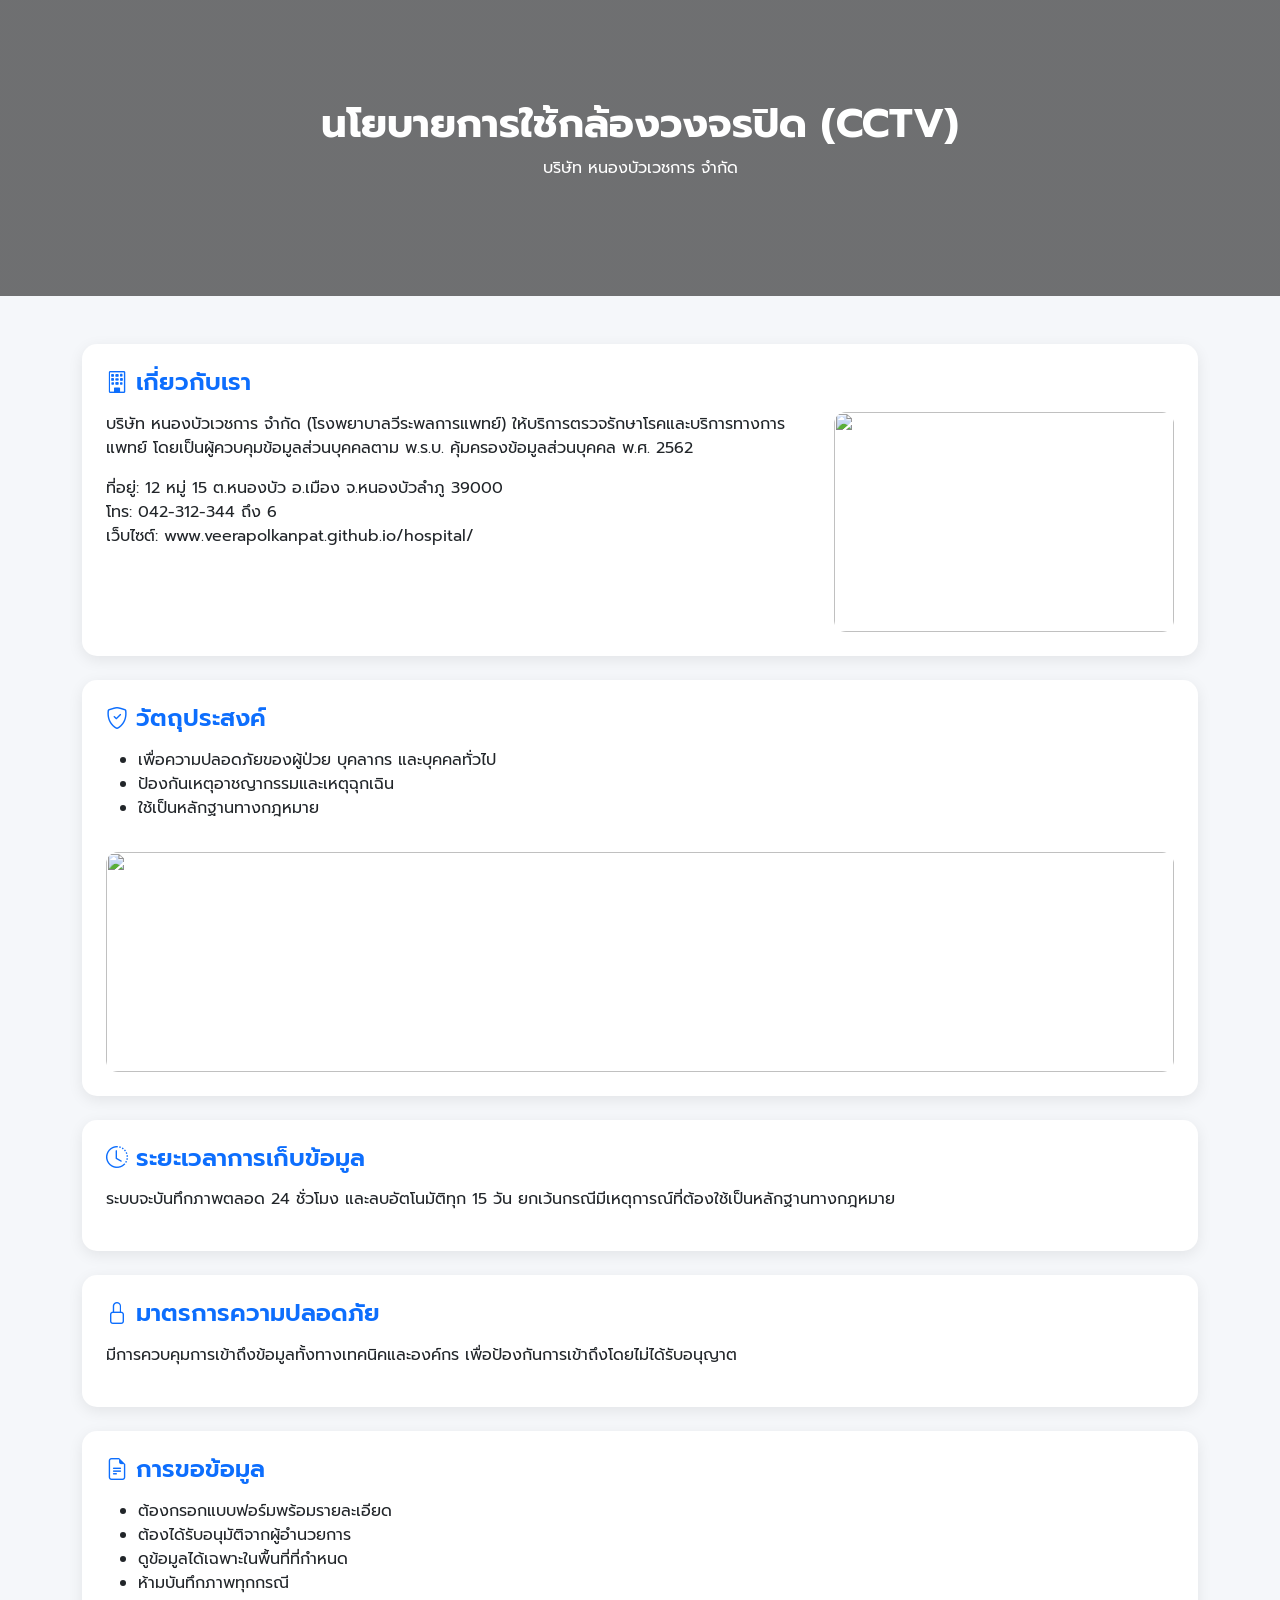
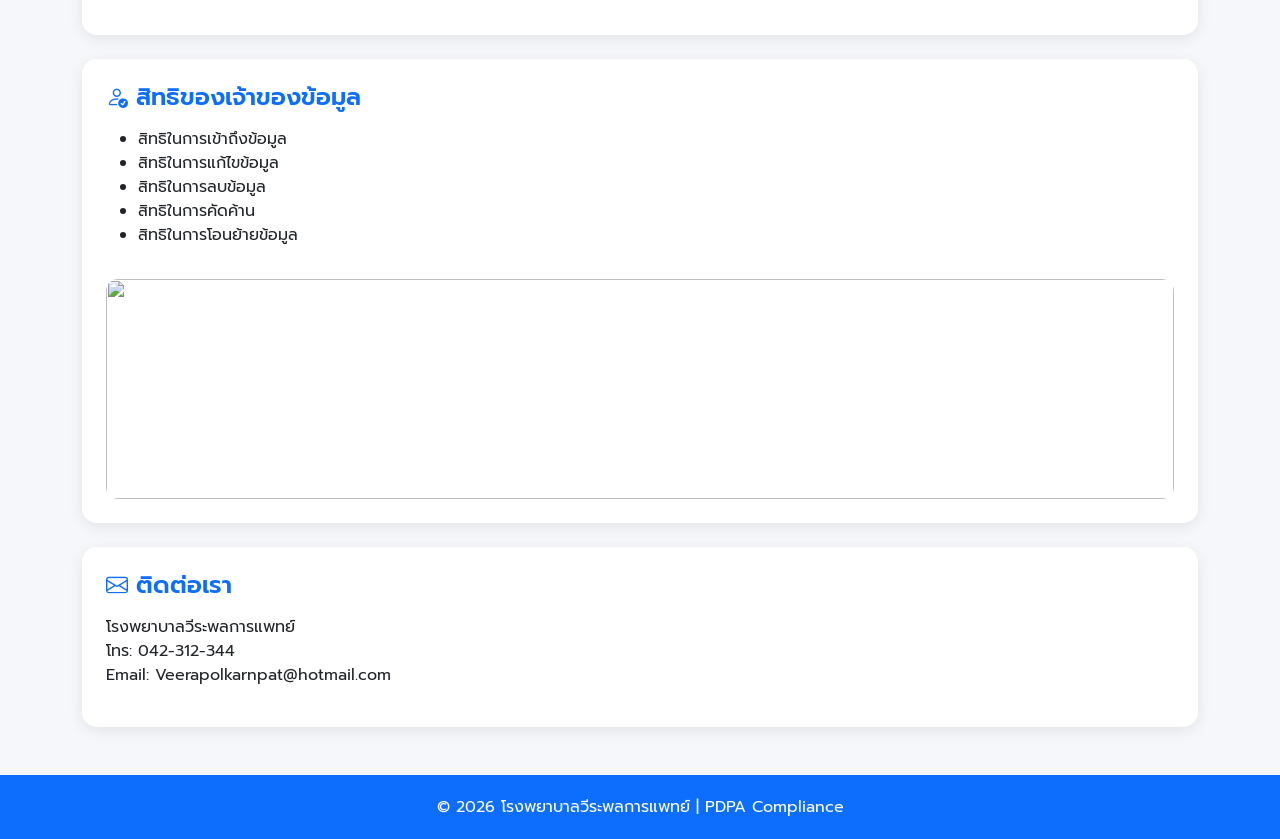
==== pdpa.html @ 38dc27c6 "Create pdpa.html" ====
<!DOCTYPE html>
<html lang="th">
<head>
    <meta charset="UTF-8">
    <meta name="viewport" content="width=device-width, initial-scale=1.0">
    <title>นโยบาย CCTV - โรงพยาบาลวีระพลการแพทย์</title>

    <!-- Google Font -->
    <link href="https://fonts.googleapis.com/css2?family=Prompt:wght@300;400;500;600&display=swap" rel="stylesheet">

    <!-- Bootstrap -->
    <link href="https://cdn.jsdelivr.net/npm/bootstrap@5.3.2/dist/css/bootstrap.min.css" rel="stylesheet">

    <!-- Icons -->
    <link href="https://cdn.jsdelivr.net/npm/bootstrap-icons@1.11.1/font/bootstrap-icons.css" rel="stylesheet">

    <style>
        body {
            font-family: 'Prompt', sans-serif;
            background: #f5f7fa;
        }

        .hero {
            background: linear-gradient(rgba(0,0,0,0.55), rgba(0,0,0,0.55)),
            url('https://images.unsplash.com/photo-1588776814546-ec7e1c6c5b0b');
            background-size: cover;
            background-position: center;
            color: white;
            padding: 100px 20px;
            text-align: center;
        }

        .card {
            border-radius: 15px;
            border: none;
            box-shadow: 0 4px 15px rgba(0,0,0,0.08);
        }

        .section-title {
            font-weight: 600;
            margin-bottom: 15px;
            color: #0d6efd;
        }

        .icon {
            font-size: 22px;
            margin-right: 8px;
        }

        footer {
            background: #0d6efd;
            color: white;
            padding: 20px;
            text-align: center;
        }

        .img-section {
            border-radius: 12px;
            width: 100%;
            height: 220px;
            object-fit: cover;
        }
    </style>
</head>

<body>

<!-- HERO -->
<div class="hero">
    <h1 class="fw-bold">นโยบายการใช้กล้องวงจรปิด (CCTV)</h1>
    <p>บริษัท หนองบัวเวชการ จำกัด</p>
</div>

<div class="container my-5">

    <!-- ABOUT -->
    <div class="card p-4 mb-4">
        <h4 class="section-title"><i class="bi bi-building icon"></i>เกี่ยวกับเรา</h4>
        <div class="row">
            <div class="col-md-8">
                <p>
                    บริษัท หนองบัวเวชการ จำกัด (โรงพยาบาลวีระพลการแพทย์)
                    ให้บริการตรวจรักษาโรคและบริการทางการแพทย์
                    โดยเป็นผู้ควบคุมข้อมูลส่วนบุคคลตาม พ.ร.บ. คุ้มครองข้อมูลส่วนบุคคล พ.ศ. 2562
                </p>
                <p>
                    ที่อยู่: 12 หมู่ 15 ต.หนองบัว อ.เมือง จ.หนองบัวลำภู 39000<br>
                    โทร: 042-312-344 ถึง 6<br>
                    เว็บไซต์: www.veerapolkanpat.github.io/hospital/
                </p>
            </div>
            <div class="col-md-4">
                <img src="https://images.unsplash.com/photo-1580281657527-47f249e6f4df" class="img-section">
            </div>
        </div>
    </div>

    <!-- PURPOSE -->
    <div class="card p-4 mb-4">
        <h4 class="section-title"><i class="bi bi-shield-check icon"></i>วัตถุประสงค์</h4>
        <ul>
            <li>เพื่อความปลอดภัยของผู้ป่วย บุคลากร และบุคคลทั่วไป</li>
            <li>ป้องกันเหตุอาชญากรรมและเหตุฉุกเฉิน</li>
            <li>ใช้เป็นหลักฐานทางกฎหมาย</li>
        </ul>
        <img src="https://images.unsplash.com/photo-1558002038-1055907df827" class="img-section mt-3">
    </div>

    <!-- RETENTION -->
    <div class="card p-4 mb-4">
        <h4 class="section-title"><i class="bi bi-clock-history icon"></i>ระยะเวลาการเก็บข้อมูล</h4>
        <p>
            ระบบจะบันทึกภาพตลอด 24 ชั่วโมง และลบอัตโนมัติทุก 15 วัน
            ยกเว้นกรณีมีเหตุการณ์ที่ต้องใช้เป็นหลักฐานทางกฎหมาย
        </p>
    </div>

    <!-- SECURITY -->
    <div class="card p-4 mb-4">
        <h4 class="section-title"><i class="bi bi-lock icon"></i>มาตรการความปลอดภัย</h4>
        <p>
            มีการควบคุมการเข้าถึงข้อมูลทั้งทางเทคนิคและองค์กร
            เพื่อป้องกันการเข้าถึงโดยไม่ได้รับอนุญาต
        </p>
    </div>

    <!-- REQUEST -->
    <div class="card p-4 mb-4">
        <h4 class="section-title"><i class="bi bi-file-earmark-text icon"></i>การขอข้อมูล</h4>
        <ul>
            <li>ต้องกรอกแบบฟอร์มพร้อมรายละเอียด</li>
            <li>ต้องได้รับอนุมัติจากผู้อำนวยการ</li>
            <li>ดูข้อมูลได้เฉพาะในพื้นที่ที่กำหนด</li>
            <li>ห้ามบันทึกภาพทุกกรณี</li>
        </ul>
    </div>

    <!-- RIGHTS -->
    <div class="card p-4 mb-4">
        <h4 class="section-title"><i class="bi bi-person-check icon"></i>สิทธิของเจ้าของข้อมูล</h4>
        <ul>
            <li>สิทธิในการเข้าถึงข้อมูล</li>
            <li>สิทธิในการแก้ไขข้อมูล</li>
            <li>สิทธิในการลบข้อมูล</li>
            <li>สิทธิในการคัดค้าน</li>
            <li>สิทธิในการโอนย้ายข้อมูล</li>
        </ul>
        <img src="https://images.unsplash.com/photo-1588776814546-ec7e1c6c5b0b" class="img-section mt-3">
    </div>

    <!-- CONTACT -->
    <div class="card p-4 mb-4">
        <h4 class="section-title"><i class="bi bi-envelope icon"></i>ติดต่อเรา</h4>
        <p>
            โรงพยาบาลวีระพลการแพทย์<br>
            โทร: 042-312-344<br>
            Email: Veerapolkarnpat@hotmail.com
        </p>
    </div>

</div>

<footer>
    © 2026 โรงพยาบาลวีระพลการแพทย์ | PDPA Compliance
</footer>

</body>
</html>
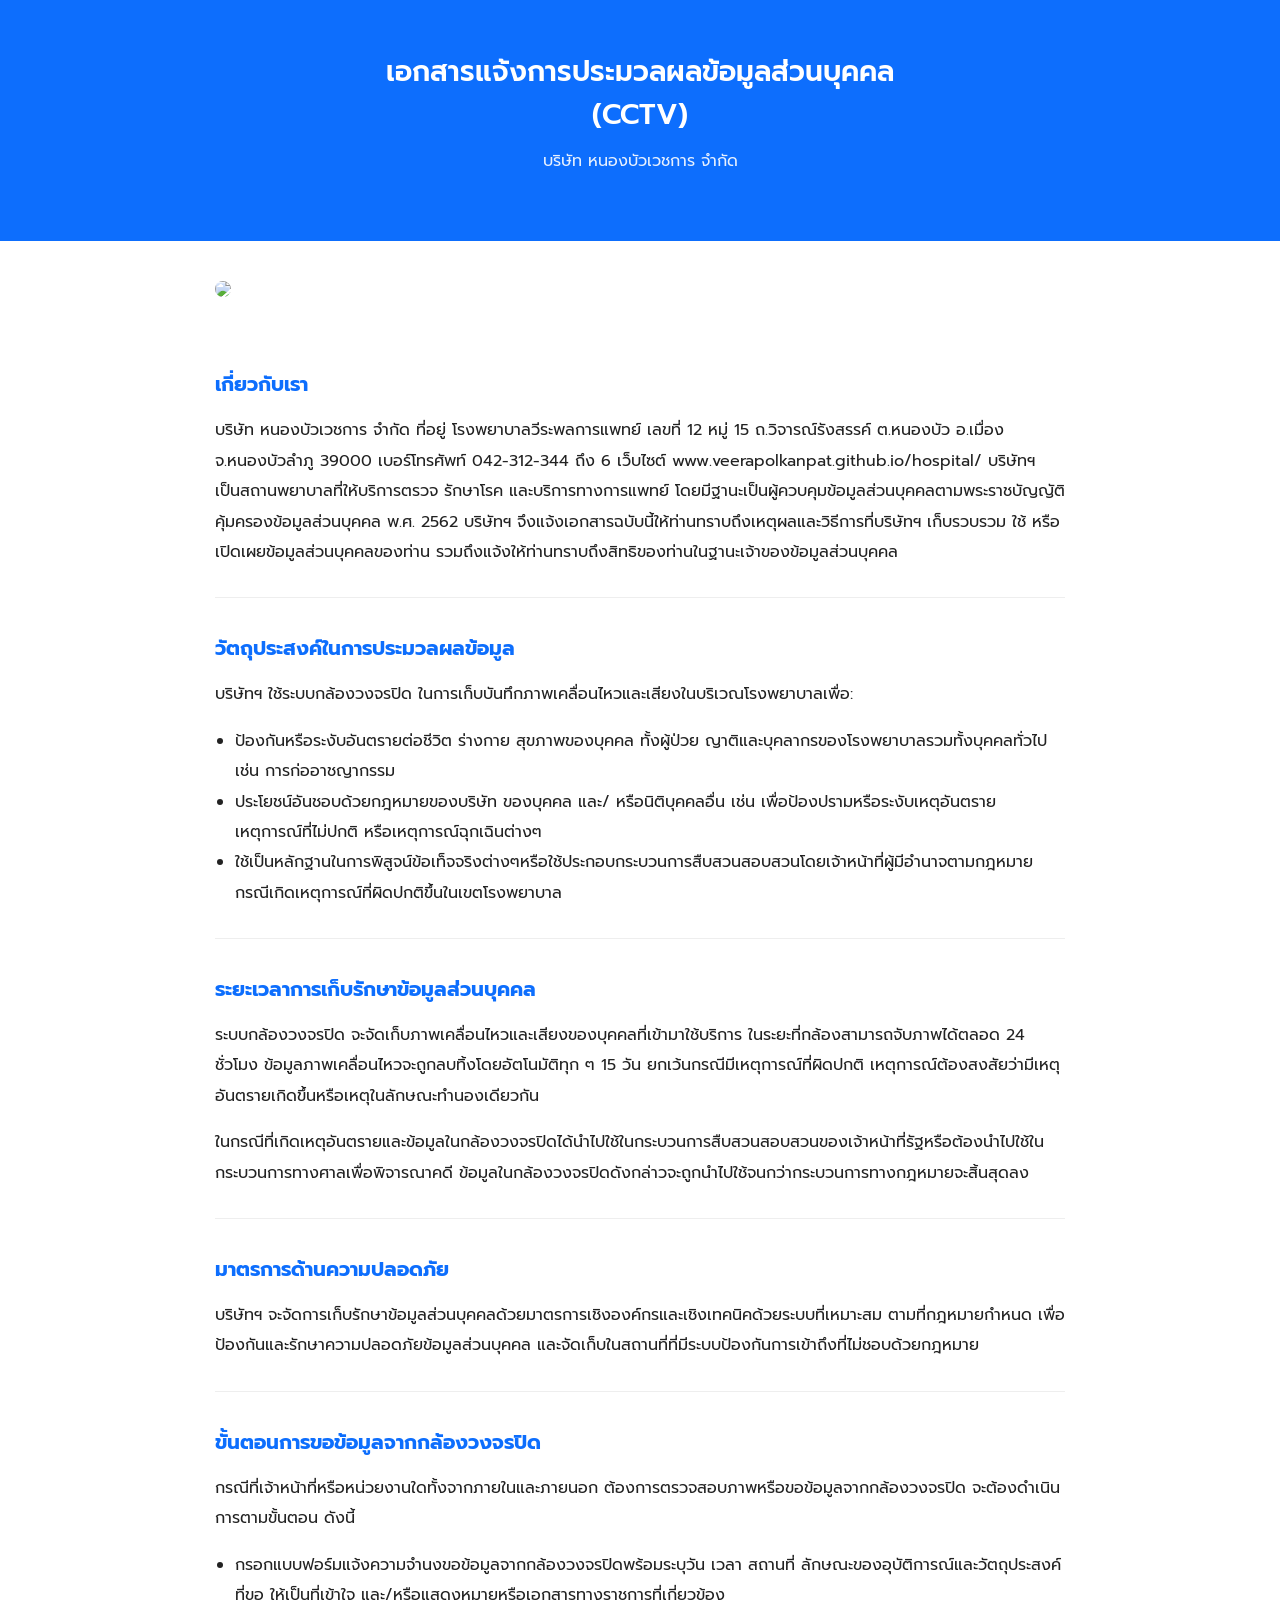
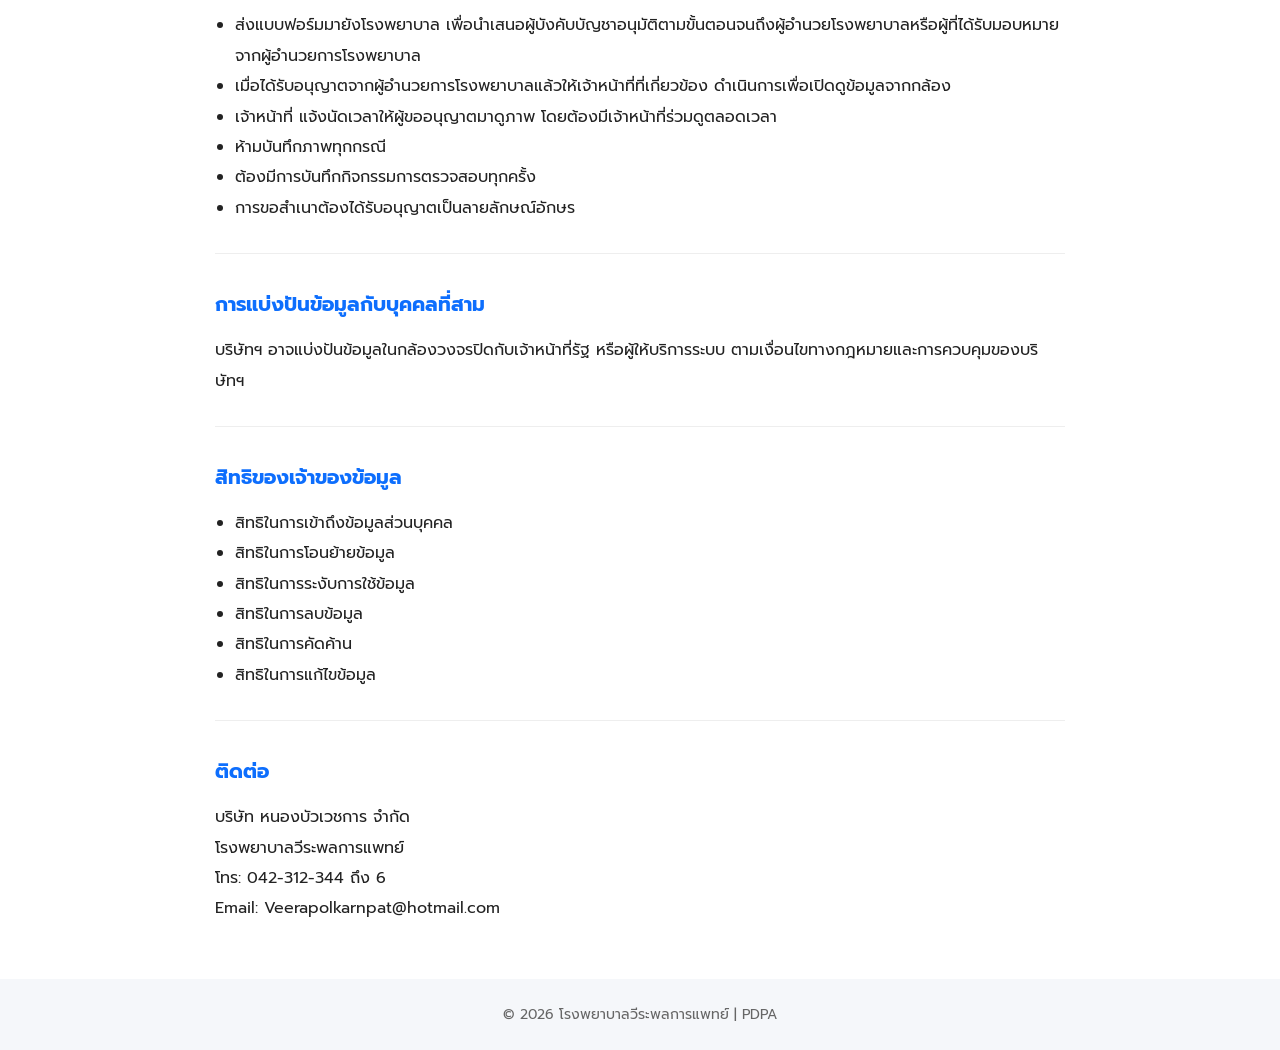
==== commit 913963be: "Update pdpa.html" ====
--- a/pdpa.html
+++ b/pdpa.html
@@ -1,168 +1,194 @@
 <!DOCTYPE html>
 <html lang="th">
 <head>
-    <meta charset="UTF-8">
-    <meta name="viewport" content="width=device-width, initial-scale=1.0">
-    <title>นโยบาย CCTV - โรงพยาบาลวีระพลการแพทย์</title>
+<meta charset="UTF-8">
+<meta name="viewport" content="width=device-width, initial-scale=1.0">
+<title>นโยบายความเป็นส่วนตัว (CCTV)</title>
 
-    <!-- Google Font -->
-    <link href="https://fonts.googleapis.com/css2?family=Prompt:wght@300;400;500;600&display=swap" rel="stylesheet">
+<link href="https://fonts.googleapis.com/css2?family=Prompt:wght@300;400;500;600&display=swap" rel="stylesheet">
 
-    <!-- Bootstrap -->
-    <link href="https://cdn.jsdelivr.net/npm/bootstrap@5.3.2/dist/css/bootstrap.min.css" rel="stylesheet">
+<style>
+body {
+    font-family: 'Prompt', sans-serif;
+    margin: 0;
+    background: #ffffff;
+    color: #222;
+}
 
-    <!-- Icons -->
-    <link href="https://cdn.jsdelivr.net/npm/bootstrap-icons@1.11.1/font/bootstrap-icons.css" rel="stylesheet">
+/* Header */
+.header {
+    background: #0d6efd;
+    color: white;
+    padding: 50px 20px;
+    text-align: center;
+}
 
-    <style>
-        body {
-            font-family: 'Prompt', sans-serif;
-            background: #f5f7fa;
-        }
+.header h1 {
+    margin: 0;
+    font-weight: 600;
+    font-size: 28px;
+}
 
-        .hero {
-            background: linear-gradient(rgba(0,0,0,0.55), rgba(0,0,0,0.55)),
-            url('https://images.unsplash.com/photo-1588776814546-ec7e1c6c5b0b');
-            background-size: cover;
-            background-position: center;
-            color: white;
-            padding: 100px 20px;
-            text-align: center;
-        }
+.header p {
+    margin-top: 10px;
+    opacity: 0.9;
+}
 
-        .card {
-            border-radius: 15px;
-            border: none;
-            box-shadow: 0 4px 15px rgba(0,0,0,0.08);
-        }
+/* Container */
+.container {
+    max-width: 850px;
+    margin: auto;
+    padding: 40px 20px;
+}
 
-        .section-title {
-            font-weight: 600;
-            margin-bottom: 15px;
-            color: #0d6efd;
-        }
+/* Image */
+.cover {
+    width: 100%;
+    border-radius: 10px;
+    margin-bottom: 30px;
+}
 
-        .icon {
-            font-size: 22px;
-            margin-right: 8px;
-        }
+/* Typography */
+h2 {
+    font-size: 20px;
+    margin-top: 35px;
+    margin-bottom: 10px;
+    color: #0d6efd;
+}
 
-        footer {
-            background: #0d6efd;
-            color: white;
-            padding: 20px;
-            text-align: center;
-        }
+p {
+    line-height: 1.9;
+    margin-bottom: 15px;
+}
 
-        .img-section {
-            border-radius: 12px;
-            width: 100%;
-            height: 220px;
-            object-fit: cover;
-        }
-    </style>
+ul {
+    padding-left: 20px;
+    line-height: 1.9;
+}
+
+/* Divider */
+.divider {
+    height: 1px;
+    background: #eee;
+    margin: 30px 0;
+}
+
+/* Footer */
+.footer {
+    background: #f5f7fa;
+    padding: 25px;
+    text-align: center;
+    font-size: 14px;
+    color: #666;
+}
+
+/* Responsive */
+@media (max-width: 600px) {
+    .header h1 {
+        font-size: 22px;
+    }
+}
+</style>
 </head>
 
 <body>
 
-<!-- HERO -->
-<div class="hero">
-    <h1 class="fw-bold">นโยบายการใช้กล้องวงจรปิด (CCTV)</h1>
+<!-- HEADER -->
+<div class="header">
+    <h1>เอกสารแจ้งการประมวลผลข้อมูลส่วนบุคคล<br>(CCTV)</h1>
     <p>บริษัท หนองบัวเวชการ จำกัด</p>
 </div>
 
-<div class="container my-5">
+<div class="container">
 
-    <!-- ABOUT -->
-    <div class="card p-4 mb-4">
-        <h4 class="section-title"><i class="bi bi-building icon"></i>เกี่ยวกับเรา</h4>
-        <div class="row">
-            <div class="col-md-8">
-                <p>
-                    บริษัท หนองบัวเวชการ จำกัด (โรงพยาบาลวีระพลการแพทย์)
-                    ให้บริการตรวจรักษาโรคและบริการทางการแพทย์
-                    โดยเป็นผู้ควบคุมข้อมูลส่วนบุคคลตาม พ.ร.บ. คุ้มครองข้อมูลส่วนบุคคล พ.ศ. 2562
-                </p>
-                <p>
-                    ที่อยู่: 12 หมู่ 15 ต.หนองบัว อ.เมือง จ.หนองบัวลำภู 39000<br>
-                    โทร: 042-312-344 ถึง 6<br>
-                    เว็บไซต์: www.veerapolkanpat.github.io/hospital/
-                </p>
-            </div>
-            <div class="col-md-4">
-                <img src="https://images.unsplash.com/photo-1580281657527-47f249e6f4df" class="img-section">
-            </div>
-        </div>
-    </div>
+    <!-- IMAGE -->
+    <img src="https://images.unsplash.com/photo-1588776814546-ec7e1c6c5b0b?w=1200" class="cover">
 
-    <!-- PURPOSE -->
-    <div class="card p-4 mb-4">
-        <h4 class="section-title"><i class="bi bi-shield-check icon"></i>วัตถุประสงค์</h4>
-        <ul>
-            <li>เพื่อความปลอดภัยของผู้ป่วย บุคลากร และบุคคลทั่วไป</li>
-            <li>ป้องกันเหตุอาชญากรรมและเหตุฉุกเฉิน</li>
-            <li>ใช้เป็นหลักฐานทางกฎหมาย</li>
-        </ul>
-        <img src="https://images.unsplash.com/photo-1558002038-1055907df827" class="img-section mt-3">
-    </div>
+    <!-- CONTENT -->
+    <h2>เกี่ยวกับเรา</h2>
+    <p>
+    บริษัท หนองบัวเวชการ จำกัด ที่อยู่ โรงพยาบาลวีระพลการแพทย์ เลขที่ 12 หมู่ 15 ถ.วิจารณ์รังสรรค์ ต.หนองบัว อ.เมื่อง จ.หนองบัวลำภู 39000 เบอร์โทรศัพท์ 042-312-344 ถึง 6 เว็บไซต์ www.veerapolkanpat.github.io/hospital/ บริษัทฯ เป็นสถานพยาบาลที่ให้บริการตรวจ รักษาโรค และบริการทางการแพทย์ โดยมีฐานะเป็นผู้ควบคุมข้อมูลส่วนบุคคลตามพระราชบัญญัติคุ้มครองข้อมูลส่วนบุคคล พ.ศ. 2562 บริษัทฯ จึงแจ้งเอกสารฉบับนี้ให้ท่านทราบถึงเหตุผลและวิธีการที่บริษัทฯ เก็บรวบรวม ใช้ หรือเปิดเผยข้อมูลส่วนบุคคลของท่าน รวมถึงแจ้งให้ท่านทราบถึงสิทธิของท่านในฐานะเจ้าของข้อมูลส่วนบุคคล
+    </p>
 
-    <!-- RETENTION -->
-    <div class="card p-4 mb-4">
-        <h4 class="section-title"><i class="bi bi-clock-history icon"></i>ระยะเวลาการเก็บข้อมูล</h4>
-        <p>
-            ระบบจะบันทึกภาพตลอด 24 ชั่วโมง และลบอัตโนมัติทุก 15 วัน
-            ยกเว้นกรณีมีเหตุการณ์ที่ต้องใช้เป็นหลักฐานทางกฎหมาย
-        </p>
-    </div>
+    <div class="divider"></div>
 
-    <!-- SECURITY -->
-    <div class="card p-4 mb-4">
-        <h4 class="section-title"><i class="bi bi-lock icon"></i>มาตรการความปลอดภัย</h4>
-        <p>
-            มีการควบคุมการเข้าถึงข้อมูลทั้งทางเทคนิคและองค์กร
-            เพื่อป้องกันการเข้าถึงโดยไม่ได้รับอนุญาต
-        </p>
-    </div>
+    <h2>วัตถุประสงค์ในการประมวลผลข้อมูล</h2>
+    <p>บริษัทฯ ใช้ระบบกล้องวงจรปิด ในการเก็บบันทึกภาพเคลื่อนไหวและเสียงในบริเวณโรงพยาบาลเพื่อ:</p>
+    <ul>
+        <li>ป้องกันหรือระงับอันตรายต่อชีวิต ร่างกาย สุขภาพของบุคคล ทั้งผู้ป่วย ญาติและบุคลากรของโรงพยาบาลรวมทั้งบุคคลทั่วไป เช่น การก่ออาชญากรรม</li>
+        <li>ประโยชน์อันชอบด้วยกฎหมายของบริษัท ของบุคคล และ/ หรือนิติบุคคลอื่น เช่น เพื่อป้องปรามหรือระงับเหตุอันตราย เหตุการณ์ที่ไม่ปกติ หรือเหตุการณ์ฉุกเฉินต่างๆ</li>
+        <li>ใช้เป็นหลักฐานในการพิสูจน์ข้อเท็จจริงต่างๆหรือใช้ประกอบกระบวนการสืบสวนสอบสวนโดยเจ้าหน้าที่ผู้มีอำนาจตามกฎหมายกรณีเกิดเหตุการณ์ที่ผิดปกติขึ้นในเขตโรงพยาบาล</li>
+    </ul>
 
-    <!-- REQUEST -->
-    <div class="card p-4 mb-4">
-        <h4 class="section-title"><i class="bi bi-file-earmark-text icon"></i>การขอข้อมูล</h4>
-        <ul>
-            <li>ต้องกรอกแบบฟอร์มพร้อมรายละเอียด</li>
-            <li>ต้องได้รับอนุมัติจากผู้อำนวยการ</li>
-            <li>ดูข้อมูลได้เฉพาะในพื้นที่ที่กำหนด</li>
-            <li>ห้ามบันทึกภาพทุกกรณี</li>
-        </ul>
-    </div>
+    <div class="divider"></div>
 
-    <!-- RIGHTS -->
-    <div class="card p-4 mb-4">
-        <h4 class="section-title"><i class="bi bi-person-check icon"></i>สิทธิของเจ้าของข้อมูล</h4>
-        <ul>
-            <li>สิทธิในการเข้าถึงข้อมูล</li>
-            <li>สิทธิในการแก้ไขข้อมูล</li>
-            <li>สิทธิในการลบข้อมูล</li>
-            <li>สิทธิในการคัดค้าน</li>
-            <li>สิทธิในการโอนย้ายข้อมูล</li>
-        </ul>
-        <img src="https://images.unsplash.com/photo-1588776814546-ec7e1c6c5b0b" class="img-section mt-3">
-    </div>
+    <h2>ระยะเวลาการเก็บรักษาข้อมูลส่วนบุคคล</h2>
+    <p>
+    ระบบกล้องวงจรปิด จะจัดเก็บภาพเคลื่อนไหวและเสียงของบุคคลที่เข้ามาใช้บริการ ในระยะที่กล้องสามารถจับภาพได้ตลอด 24 ชั่วโมง ข้อมูลภาพเคลื่อนไหวจะถูกลบทิ้งโดยอัตโนมัติทุก ๆ 15 วัน ยกเว้นกรณีมีเหตุการณ์ที่ผิดปกติ เหตุการณ์ต้องสงสัยว่ามีเหตุอันตรายเกิดขึ้นหรือเหตุในลักษณะทำนองเดียวกัน
+    </p>
 
-    <!-- CONTACT -->
-    <div class="card p-4 mb-4">
-        <h4 class="section-title"><i class="bi bi-envelope icon"></i>ติดต่อเรา</h4>
-        <p>
-            โรงพยาบาลวีระพลการแพทย์<br>
-            โทร: 042-312-344<br>
-            Email: Veerapolkarnpat@hotmail.com
-        </p>
-    </div>
+    <p>
+    ในกรณีที่เกิดเหตุอันตรายและข้อมูลในกล้องวงจรปิดได้นำไปใช้ในกระบวนการสืบสวนสอบสวนของเจ้าหน้าที่รัฐหรือต้องนำไปใช้ในกระบวนการทางศาลเพื่อพิจารณาคดี ข้อมูลในกล้องวงจรปิดดังกล่าวจะถูกนำไปใช้จนกว่ากระบวนการทางกฎหมายจะสิ้นสุดลง
+    </p>
+
+    <div class="divider"></div>
+
+    <h2>มาตรการด้านความปลอดภัย</h2>
+    <p>
+    บริษัทฯ จะจัดการเก็บรักษาข้อมูลส่วนบุคคลด้วยมาตรการเชิงองค์กรและเชิงเทคนิคด้วยระบบที่เหมาะสม ตามที่กฎหมายกำหนด เพื่อป้องกันและรักษาความปลอดภัยข้อมูลส่วนบุคคล และจัดเก็บในสถานที่ที่มีระบบป้องกันการเข้าถึงที่ไม่ชอบด้วยกฎหมาย
+    </p>
+
+    <div class="divider"></div>
+
+    <h2>ขั้นตอนการขอข้อมูลจากกล้องวงจรปิด</h2>
+    <p>
+    กรณีที่เจ้าหน้าที่หรือหน่วยงานใดทั้งจากภายในและภายนอก ต้องการตรวจสอบภาพหรือขอข้อมูลจากกล้องวงจรปิด จะต้องดำเนินการตามขั้นตอน ดังนี้
+    </p>
+
+    <ul>
+        <li>กรอกแบบฟอร์มแจ้งความจำนงขอข้อมูลจากกล้องวงจรปิดพร้อมระบุวัน เวลา สถานที่ ลักษณะของอุบัติการณ์และวัตถุประสงค์ที่ขอ ให้เป็นที่เข้าใจ และ/หรือแสดงหมายหรือเอกสารทางราชการที่เกี่ยวข้อง</li>
+        <li>ส่งแบบฟอร์มมายังโรงพยาบาล เพื่อนำเสนอผู้บังคับบัญชาอนุมัติตามขั้นตอนจนถึงผู้อำนวยโรงพยาบาลหรือผู้ที่ได้รับมอบหมายจากผู้อำนวยการโรงพยาบาล</li>
+        <li>เมื่อได้รับอนุญาตจากผู้อำนวยการโรงพยาบาลแล้วให้เจ้าหน้าที่ที่เกี่ยวข้อง ดำเนินการเพื่อเปิดดูข้อมูลจากกล้อง</li>
+        <li>เจ้าหน้าที่ แจ้งนัดเวลาให้ผู้ขออนุญาตมาดูภาพ โดยต้องมีเจ้าหน้าที่ร่วมดูตลอดเวลา</li>
+        <li>ห้ามบันทึกภาพทุกกรณี</li>
+        <li>ต้องมีการบันทึกกิจกรรมการตรวจสอบทุกครั้ง</li>
+        <li>การขอสำเนาต้องได้รับอนุญาตเป็นลายลักษณ์อักษร</li>
+    </ul>
+
+    <div class="divider"></div>
+
+    <h2>การแบ่งปันข้อมูลกับบุคคลที่สาม</h2>
+    <p>
+    บริษัทฯ อาจแบ่งปันข้อมูลในกล้องวงจรปิดกับเจ้าหน้าที่รัฐ หรือผู้ให้บริการระบบ ตามเงื่อนไขทางกฎหมายและการควบคุมของบริษัทฯ
+    </p>
+
+    <div class="divider"></div>
+
+    <h2>สิทธิของเจ้าของข้อมูล</h2>
+    <ul>
+        <li>สิทธิในการเข้าถึงข้อมูลส่วนบุคคล</li>
+        <li>สิทธิในการโอนย้ายข้อมูล</li>
+        <li>สิทธิในการระงับการใช้ข้อมูล</li>
+        <li>สิทธิในการลบข้อมูล</li>
+        <li>สิทธิในการคัดค้าน</li>
+        <li>สิทธิในการแก้ไขข้อมูล</li>
+    </ul>
+
+    <div class="divider"></div>
+
+    <h2>ติดต่อ</h2>
+    <p>
+    บริษัท หนองบัวเวชการ จำกัด<br>
+    โรงพยาบาลวีระพลการแพทย์<br>
+    โทร: 042-312-344 ถึง 6<br>
+    Email: Veerapolkarnpat@hotmail.com
+    </p>
 
 </div>
 
-<footer>
-    © 2026 โรงพยาบาลวีระพลการแพทย์ | PDPA Compliance
-</footer>
+<div class="footer">
+    © 2026 โรงพยาบาลวีระพลการแพทย์ | PDPA
+</div>
 
 </body>
 </html>
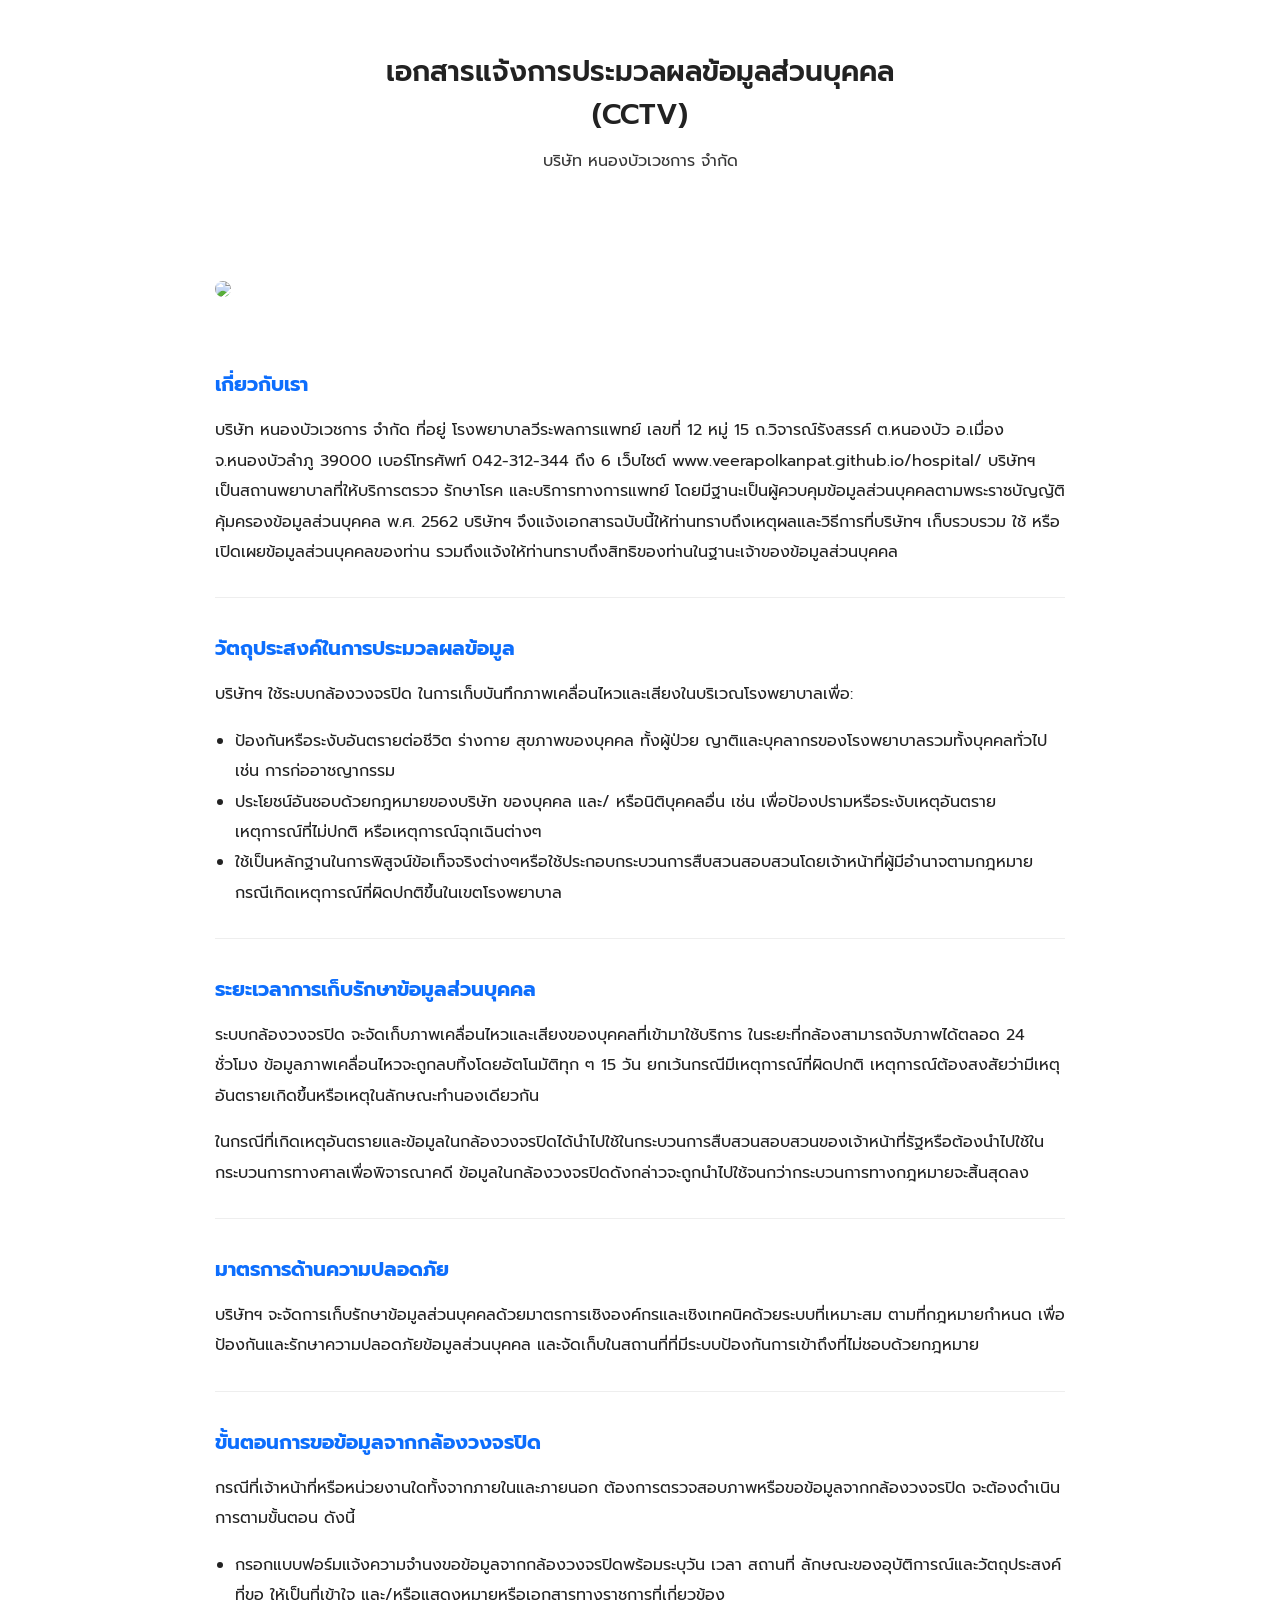
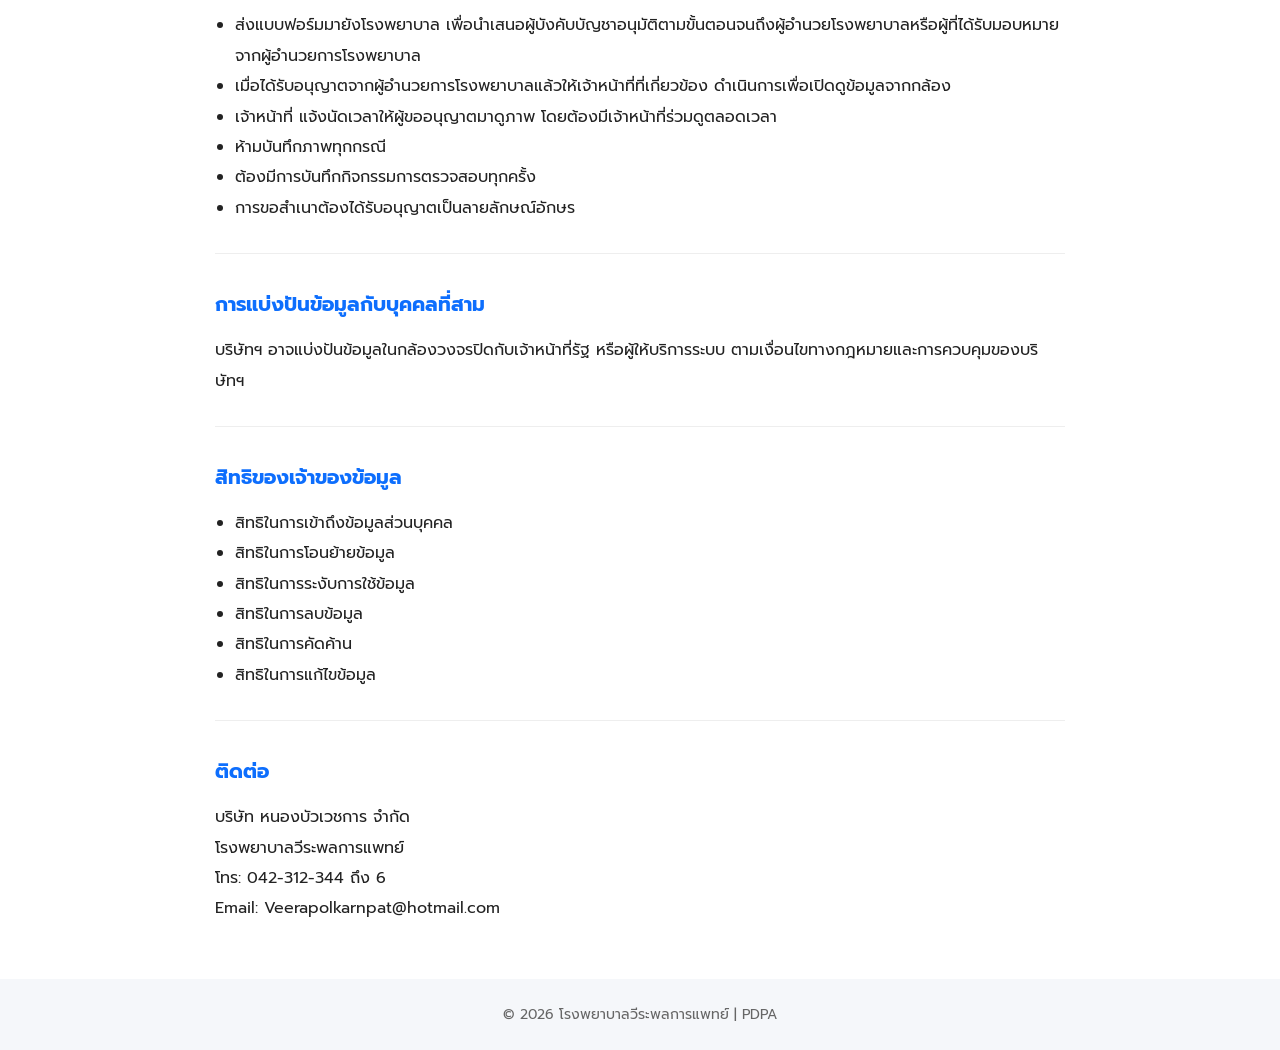
==== commit 30aa9749: "Update pdpa.html" ====
--- a/pdpa.html
+++ b/pdpa.html
@@ -17,8 +17,8 @@
 
 /* Header */
 .header {
-    background: #0d6efd;
-    color: white;
+    background: #ffffff;
+    color: Midnight Blue;
     padding: 50px 20px;
     text-align: center;
 }
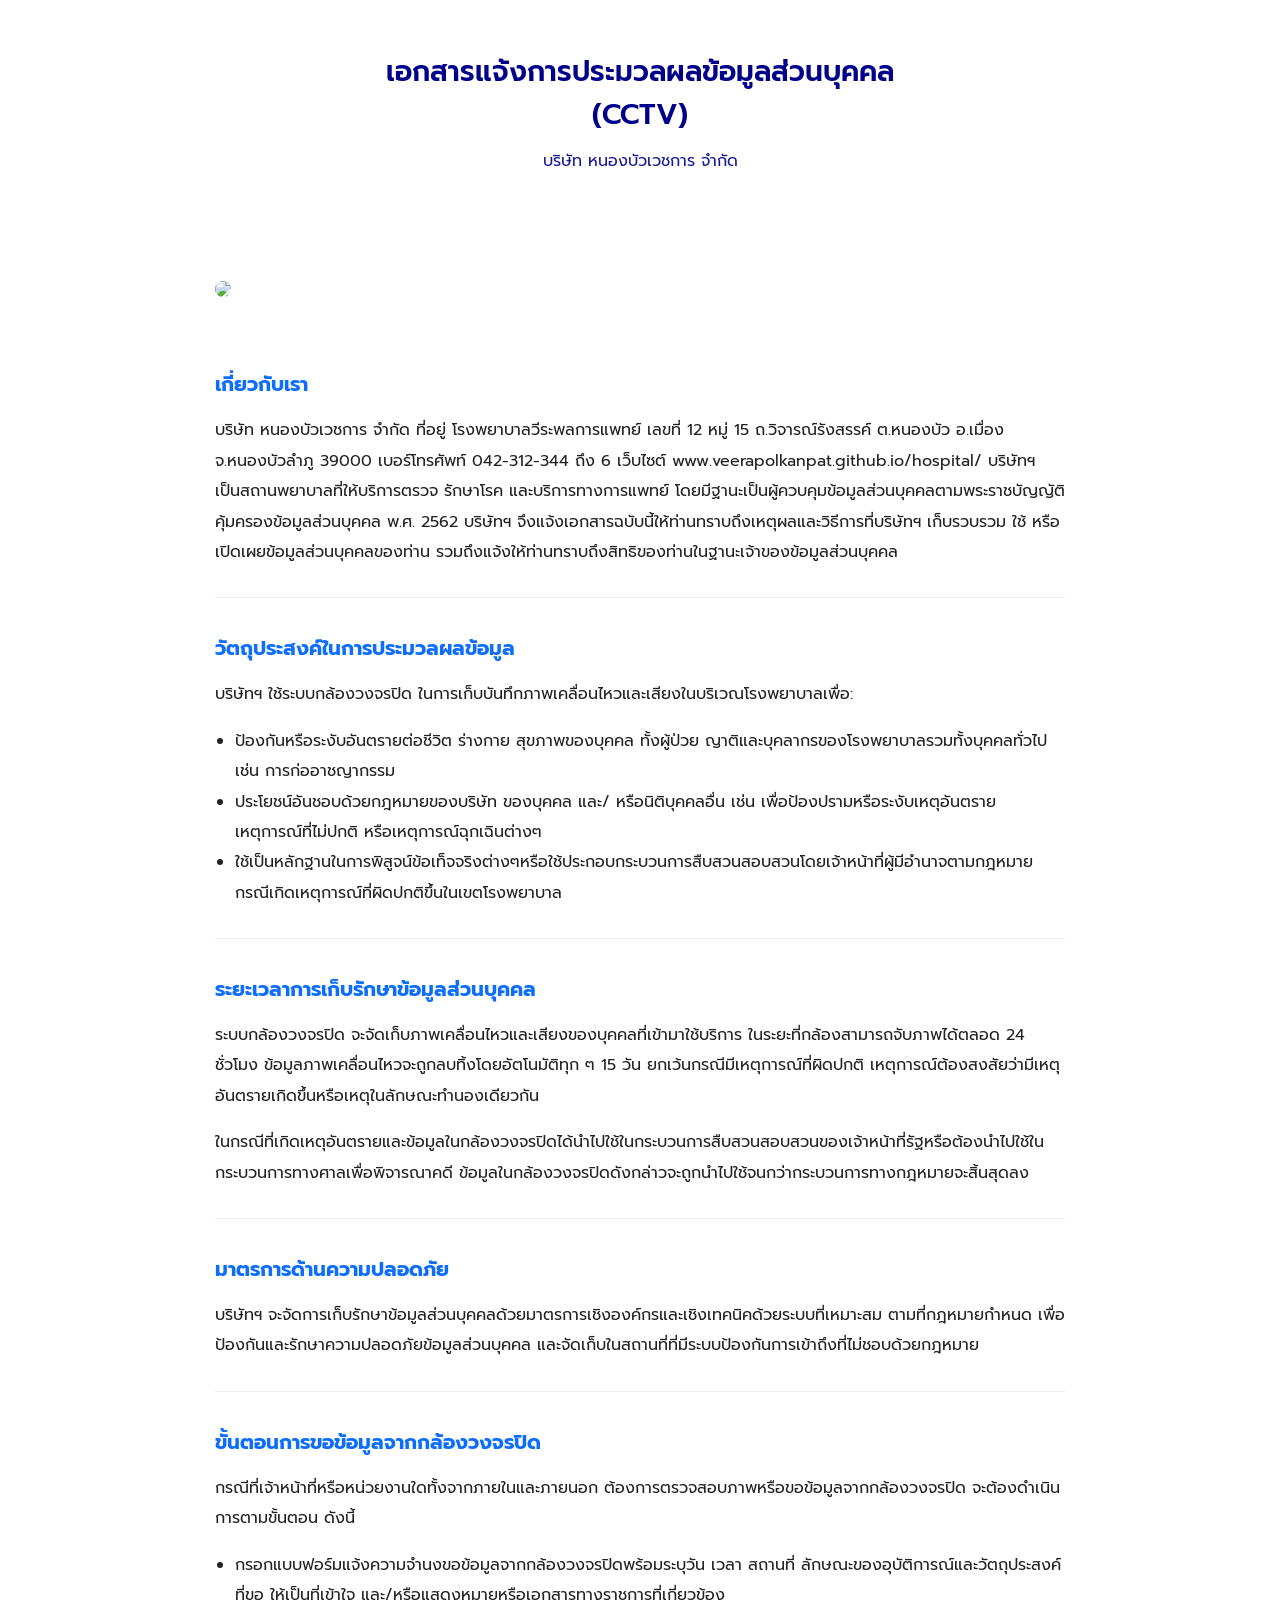
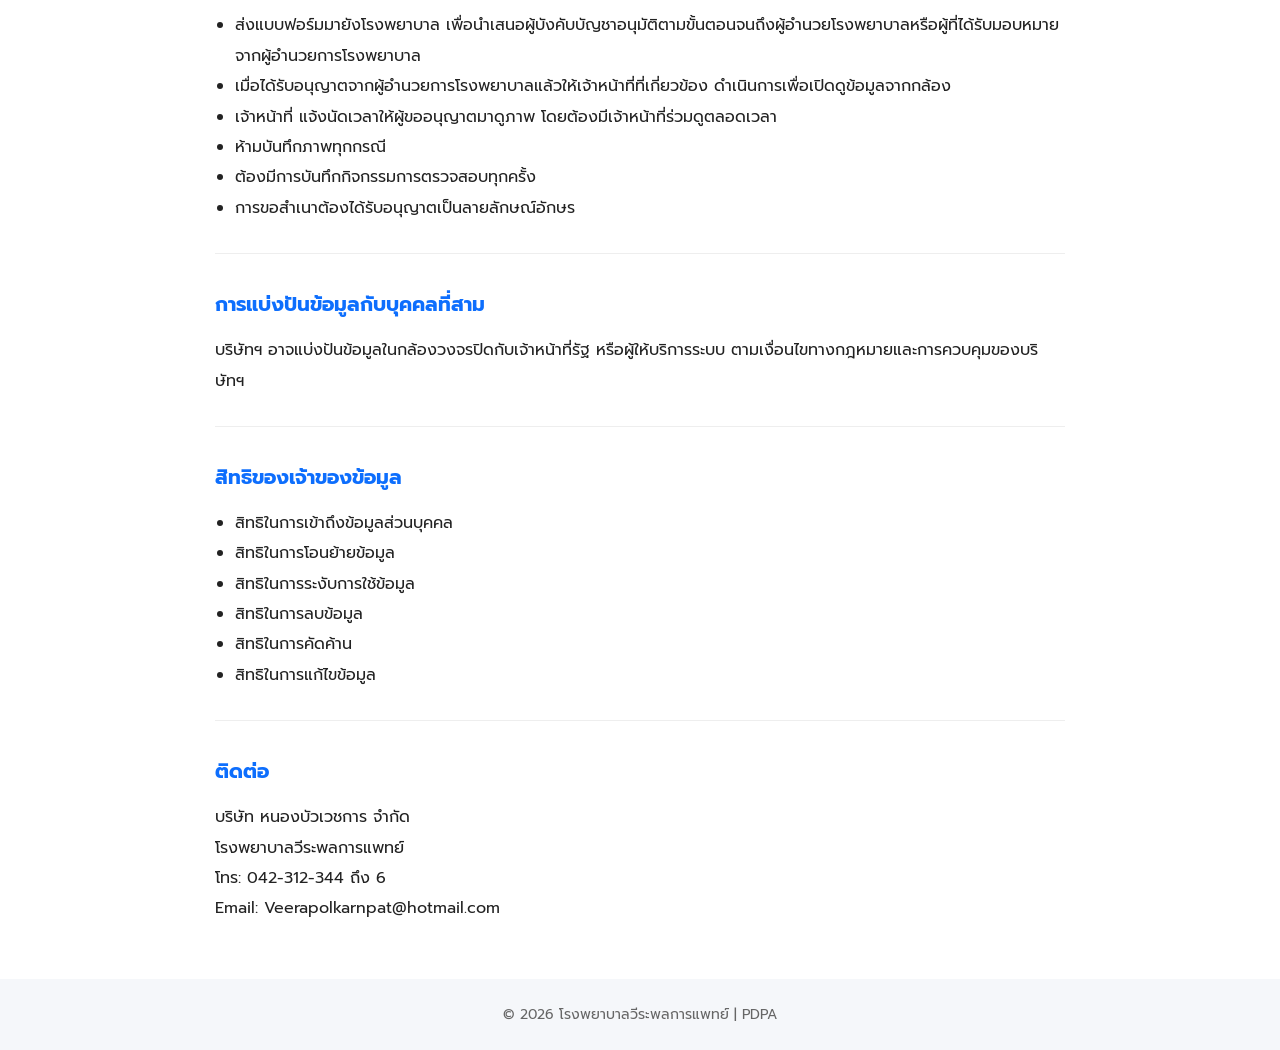
==== commit eed0700c: "Update pdpa.html" ====
--- a/pdpa.html
+++ b/pdpa.html
@@ -18,7 +18,7 @@
 /* Header */
 .header {
     background: #ffffff;
-    color: Midnight Blue;
+    color: DarkBlue;
     padding: 50px 20px;
     text-align: center;
 }
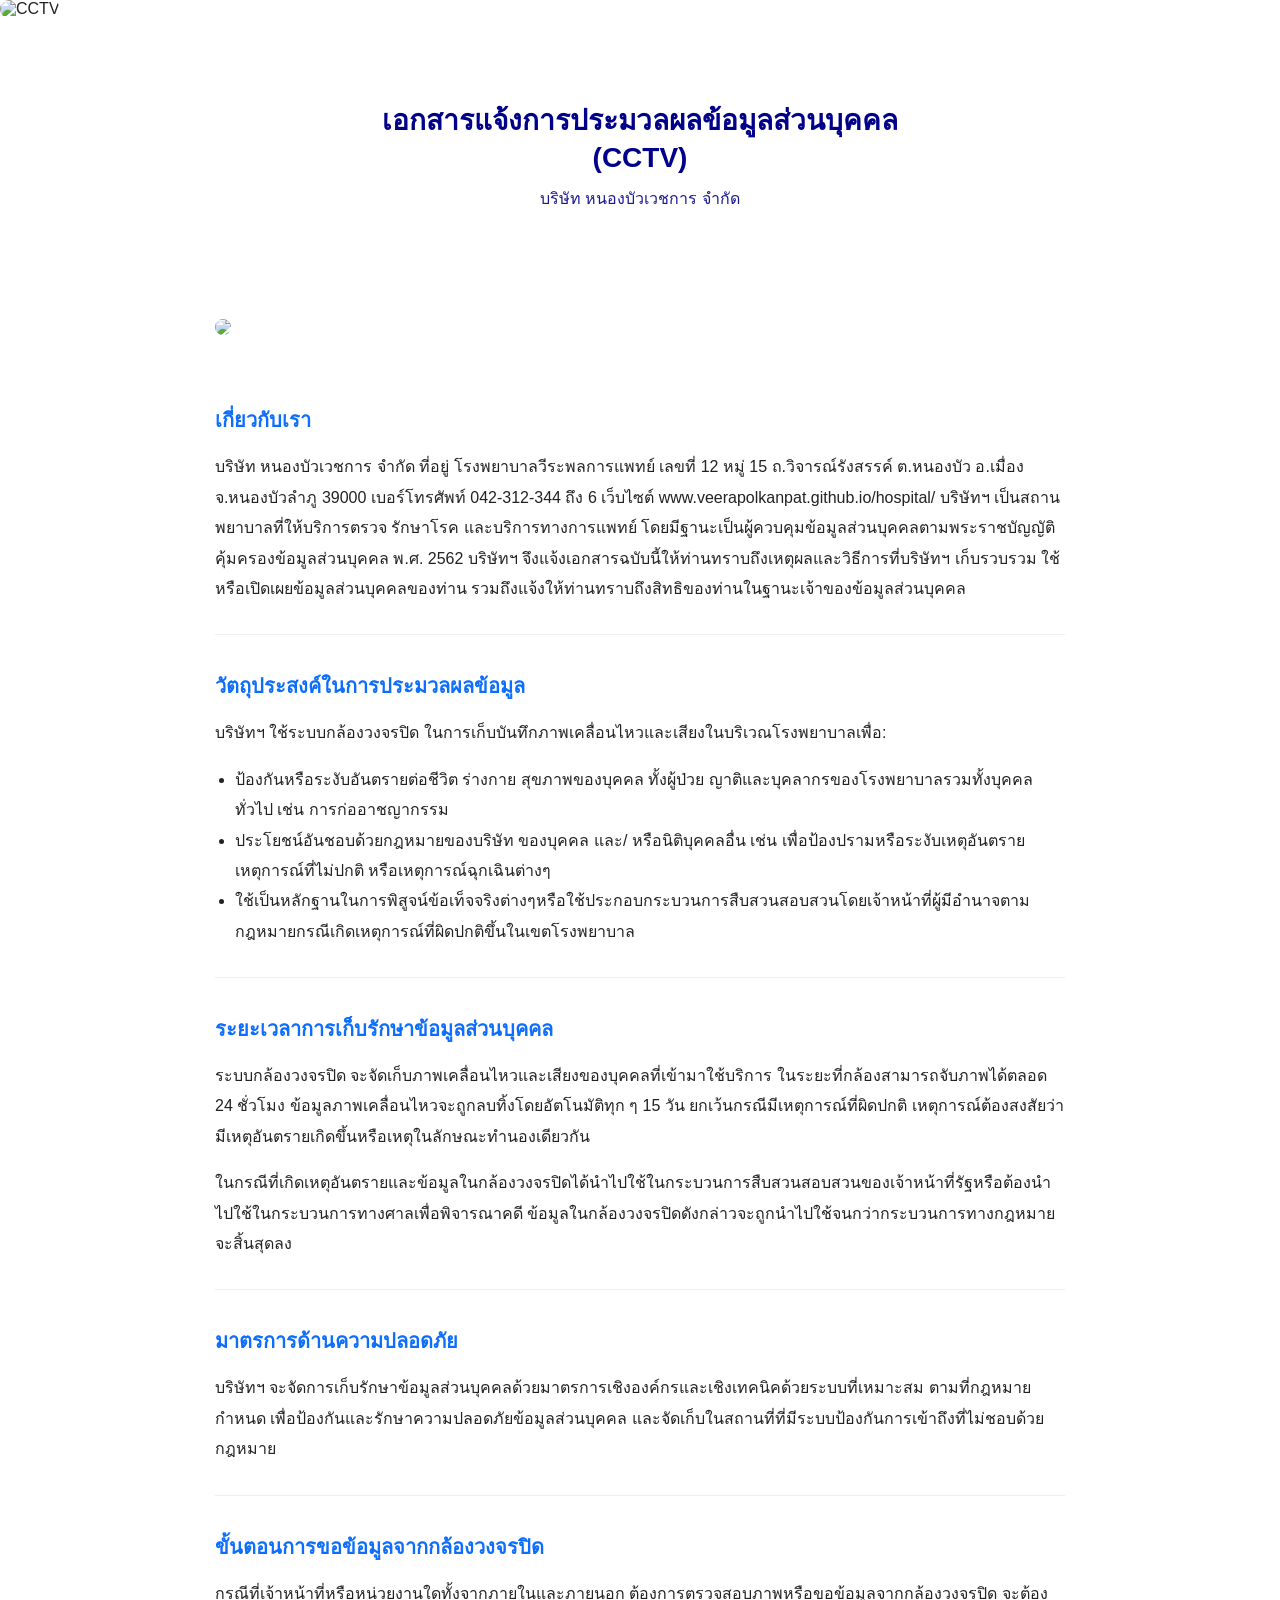
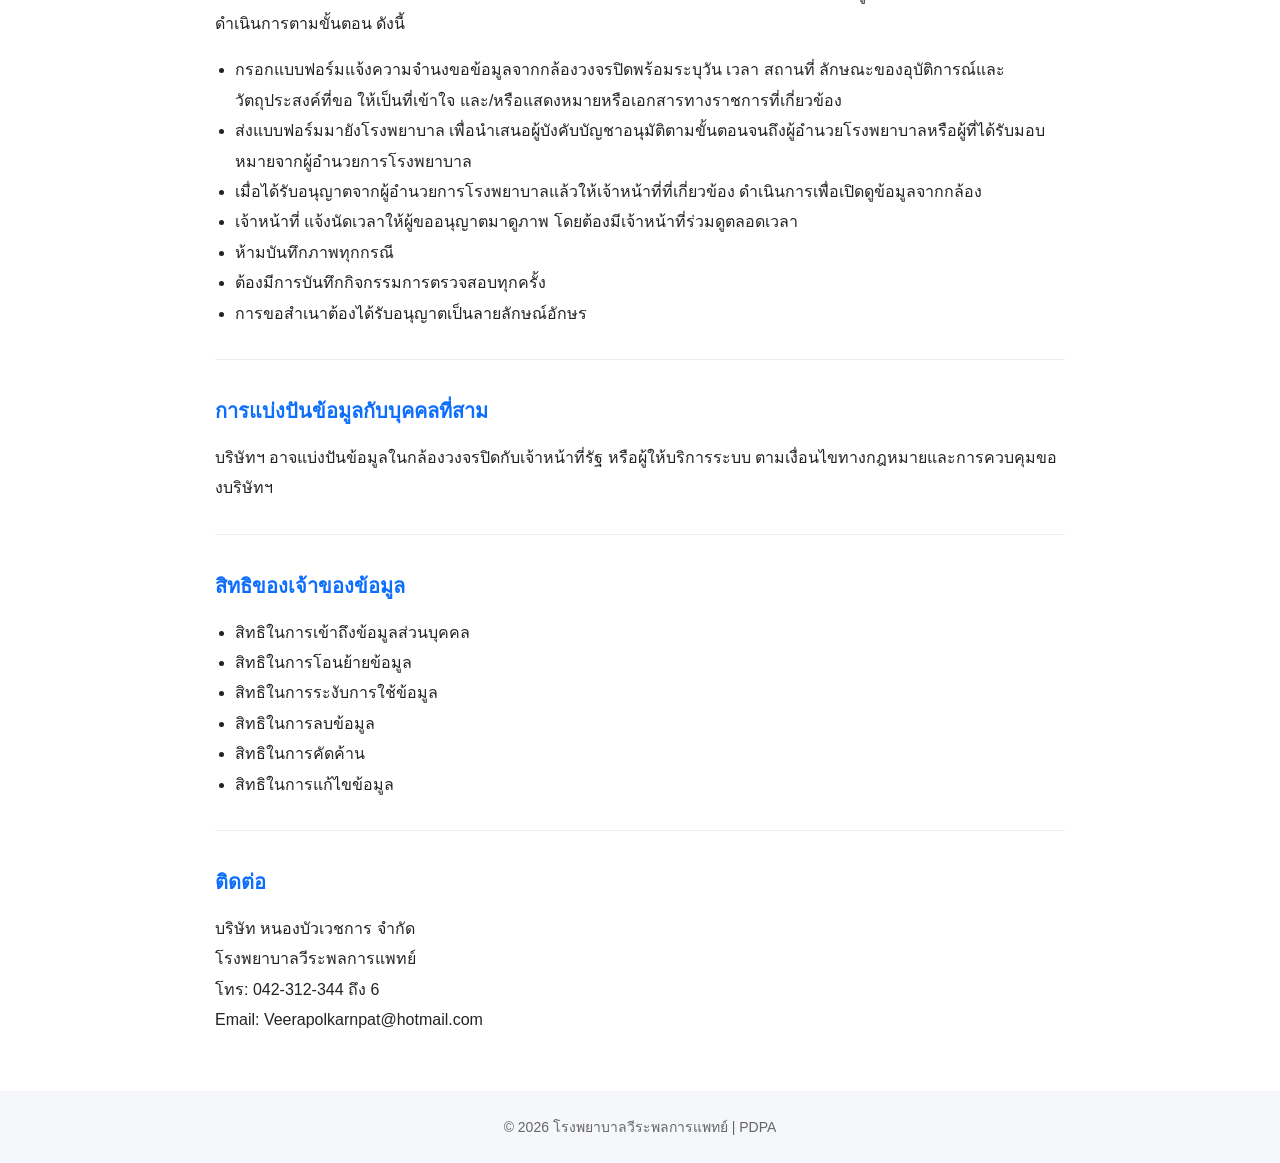
==== commit 5514274a: "Update pdpa.html" ====
--- a/pdpa.html
+++ b/pdpa.html
@@ -5,7 +5,7 @@
 <meta name="viewport" content="width=device-width, initial-scale=1.0">
 <title>นโยบายความเป็นส่วนตัว (CCTV)</title>
 
-<link href="https://fonts.googleapis.com/css2?family=Prompt:wght@300;400;500;600&display=swap" rel="stylesheet">
+<img src="https://raw.githubusercontent.com/amnaj5412/E-Doc/main/cctv_pdpa.png" class="cover" alt="CCTV">
 
 <style>
 body {
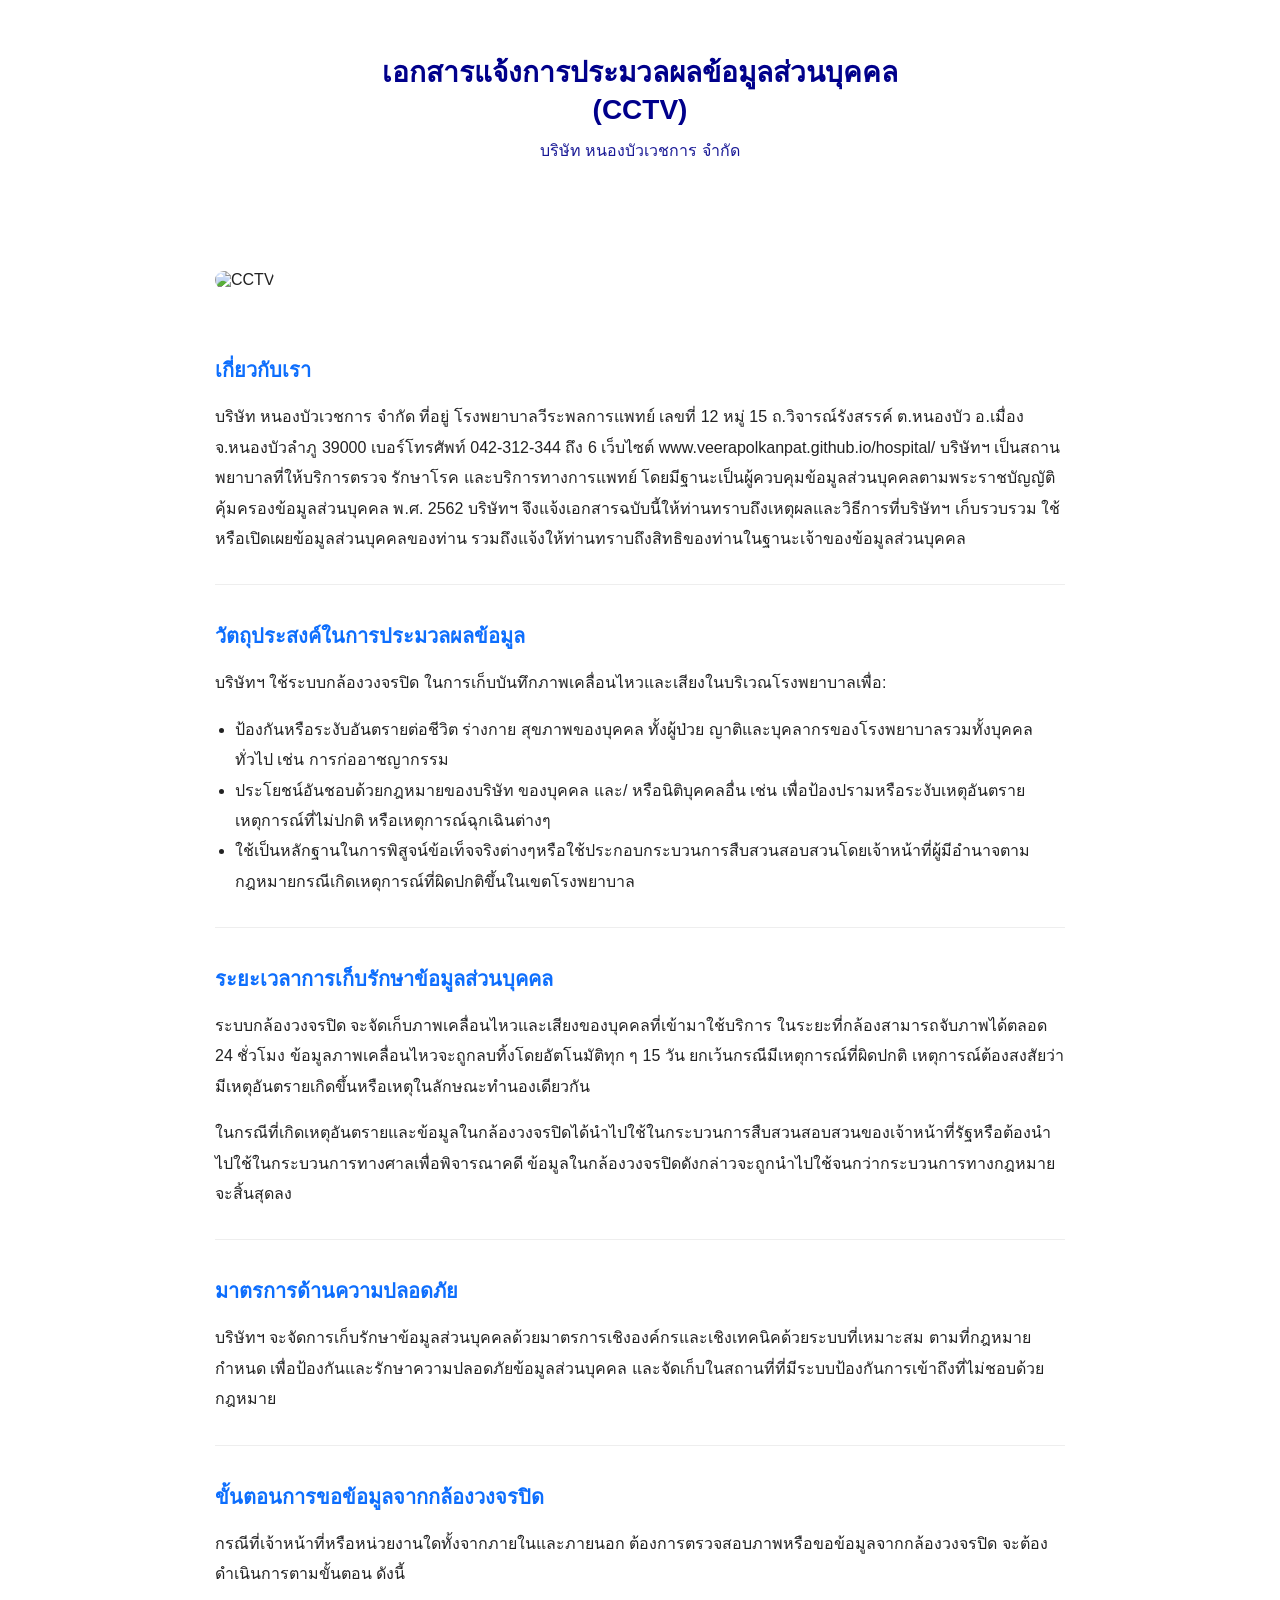
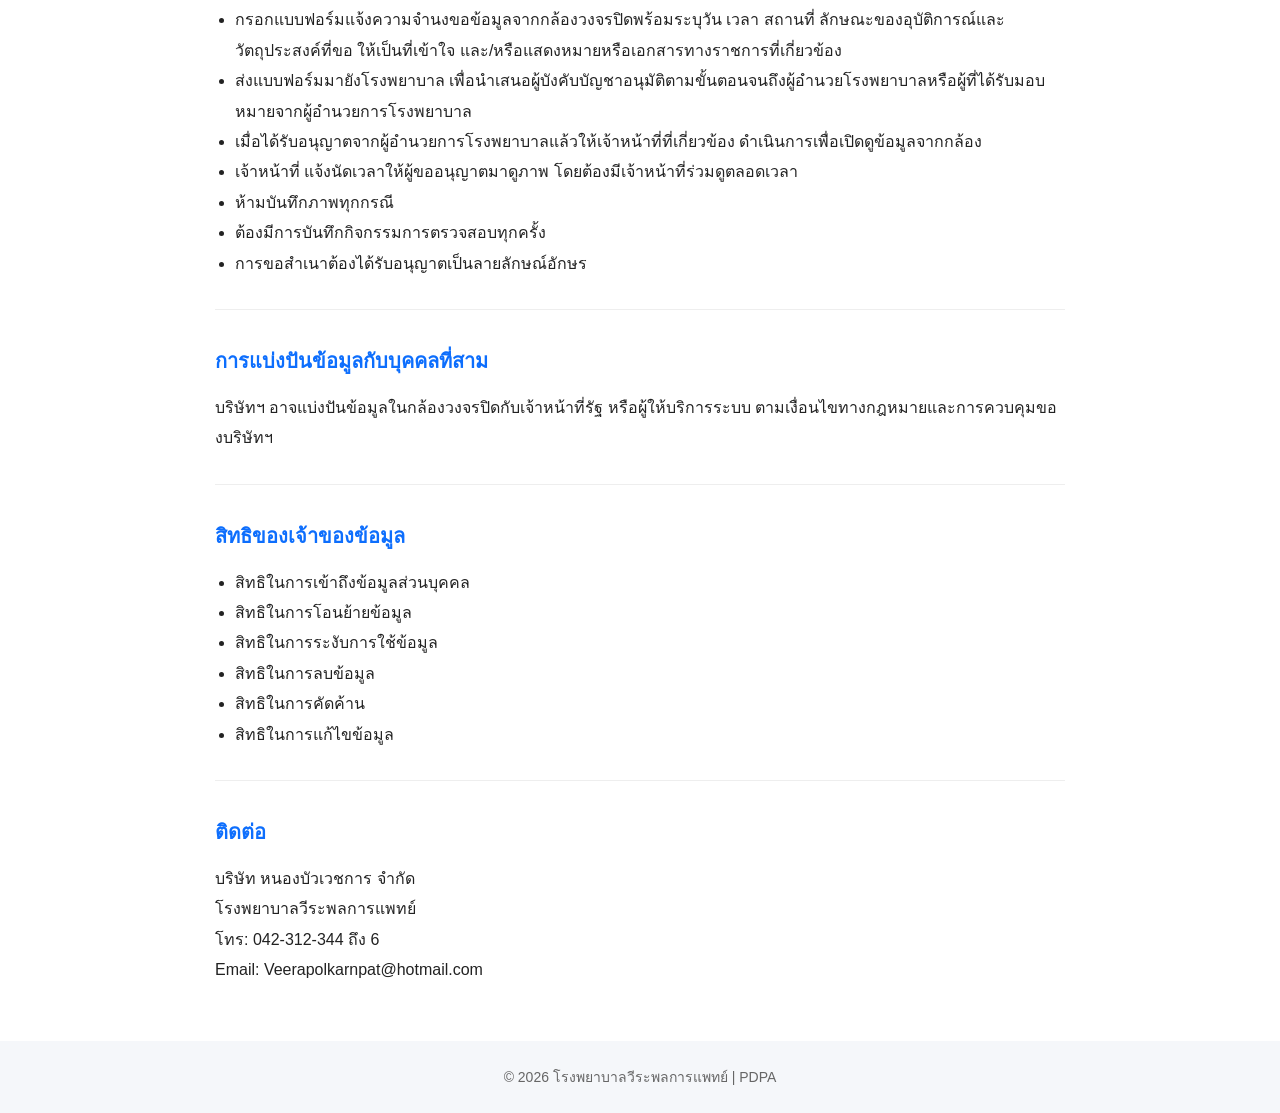
==== commit a1069460: "Update pdpa.html" ====
--- a/pdpa.html
+++ b/pdpa.html
@@ -4,8 +4,6 @@
 <meta charset="UTF-8">
 <meta name="viewport" content="width=device-width, initial-scale=1.0">
 <title>นโยบายความเป็นส่วนตัว (CCTV)</title>
-
-<img src="https://raw.githubusercontent.com/amnaj5412/E-Doc/main/cctv_pdpa.png" class="cover" alt="CCTV">
 
 <style>
 body {
@@ -102,7 +100,7 @@
 <div class="container">
 
     <!-- IMAGE -->
-    <img src="https://images.unsplash.com/photo-1588776814546-ec7e1c6c5b0b?w=1200" class="cover">
+    <img src="https://raw.githubusercontent.com/amnaj5412/E-Doc/main/cctv_pdpa.png" class="cover" alt="CCTV">
 
     <!-- CONTENT -->
     <h2>เกี่ยวกับเรา</h2>
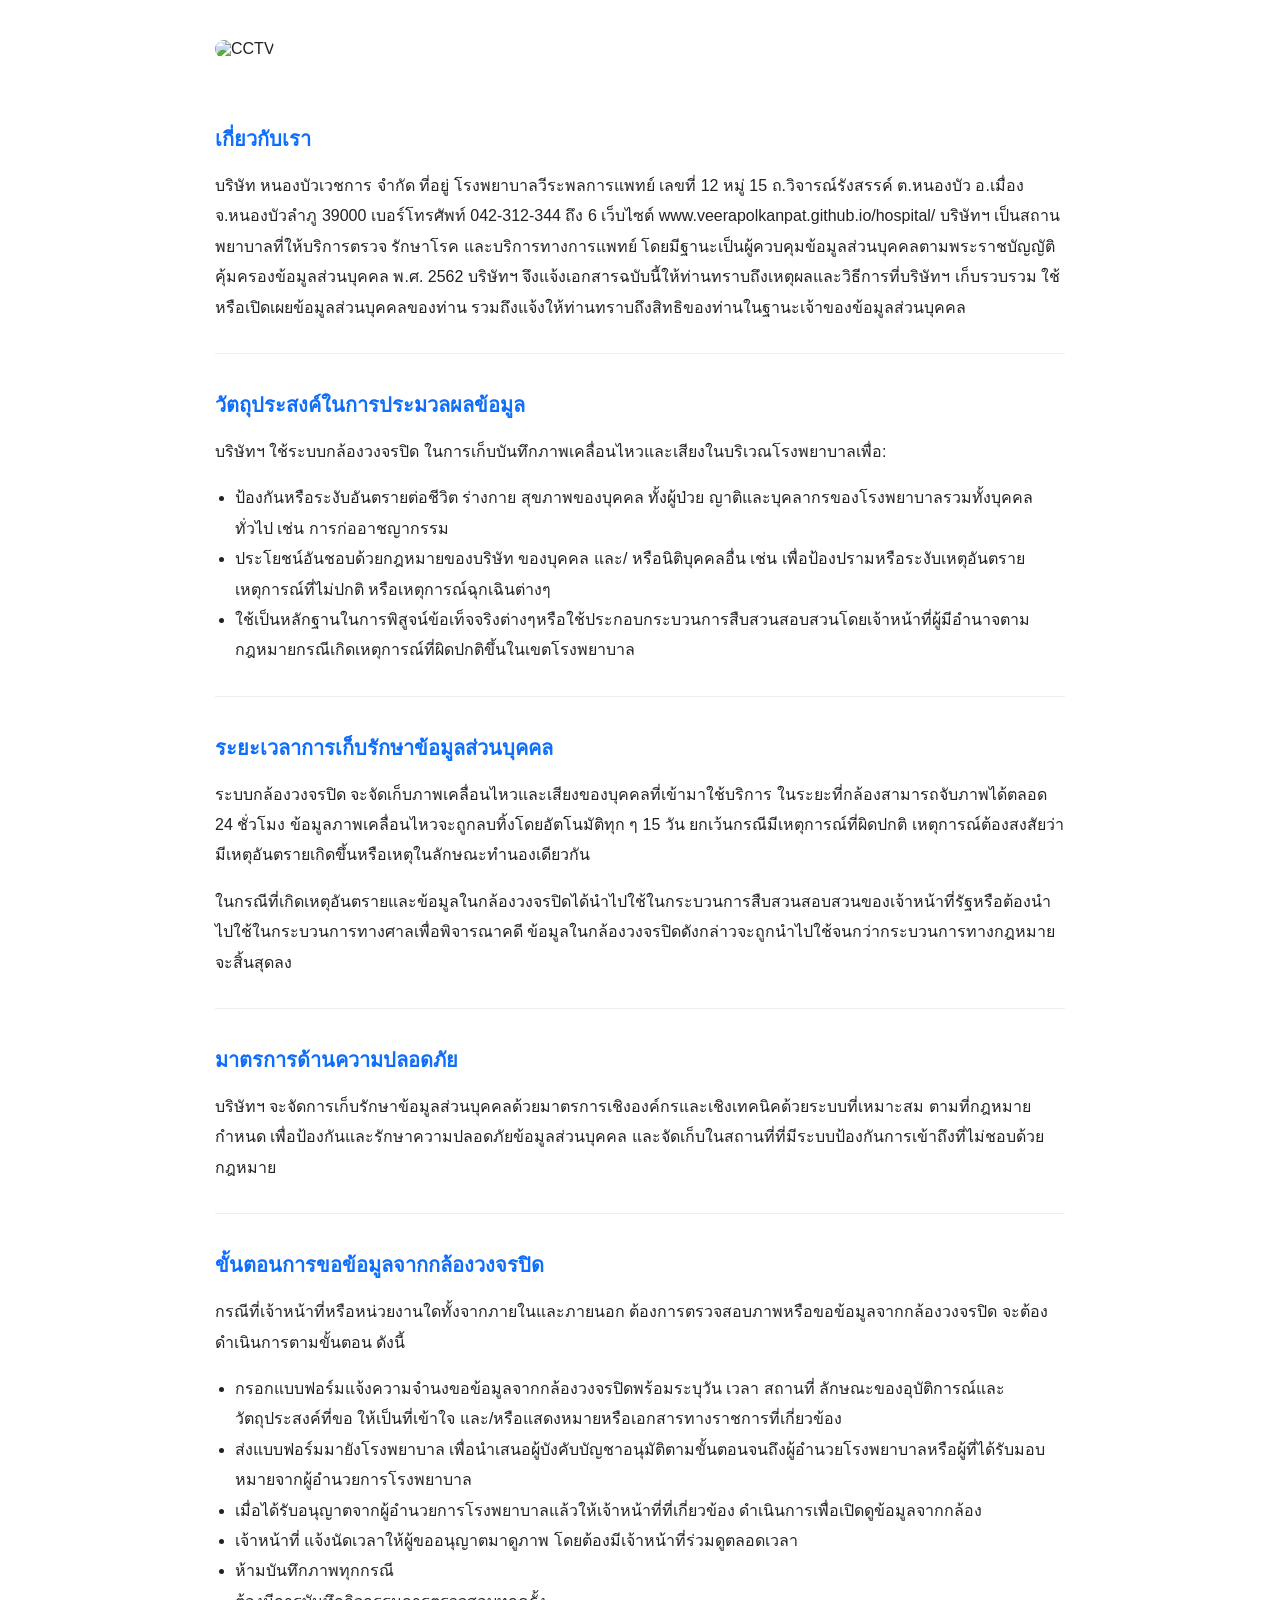
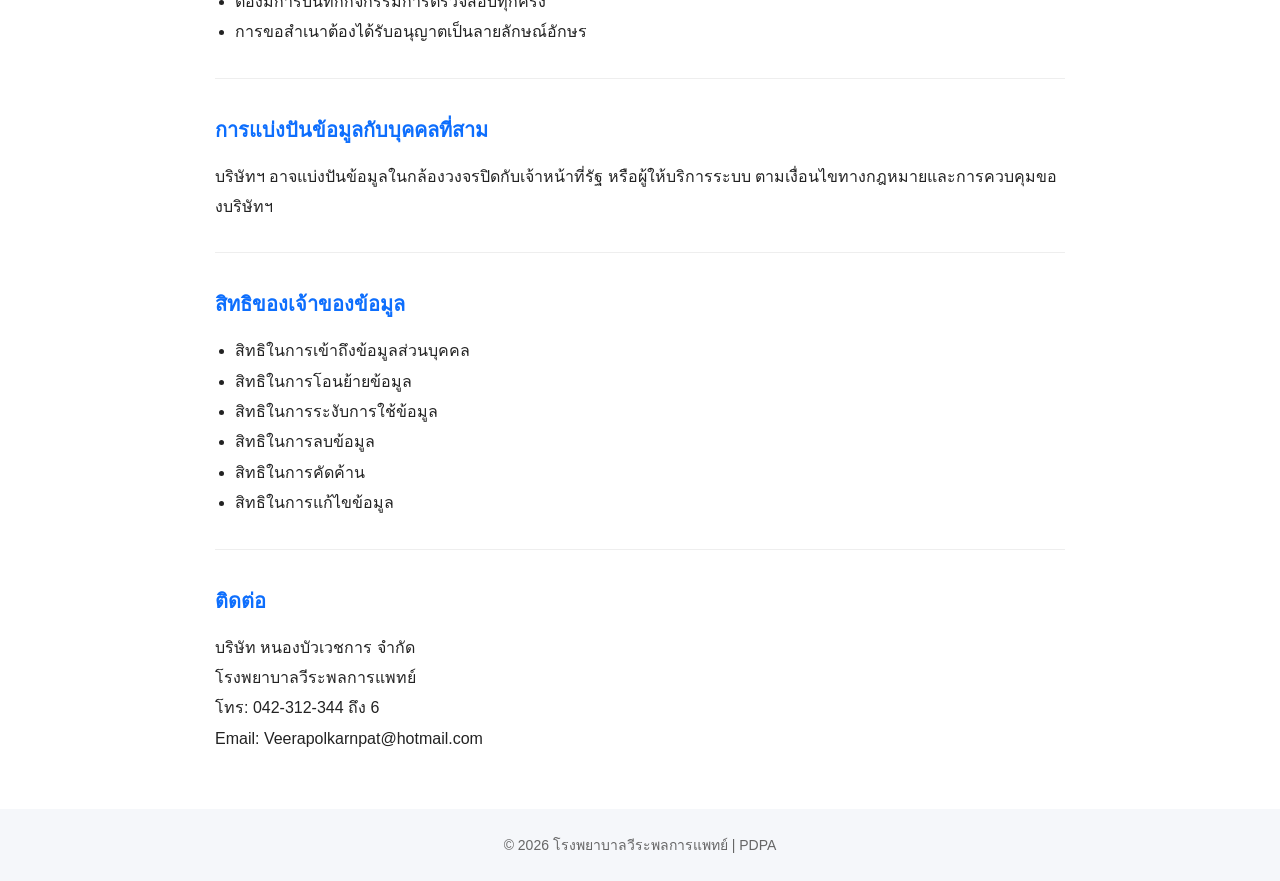
==== commit 789cd9aa: "Update pdpa.html" ====
--- a/pdpa.html
+++ b/pdpa.html
@@ -92,10 +92,10 @@
 <body>
 
 <!-- HEADER -->
-<div class="header">
+<!-- <div class="header">
     <h1>เอกสารแจ้งการประมวลผลข้อมูลส่วนบุคคล<br>(CCTV)</h1>
     <p>บริษัท หนองบัวเวชการ จำกัด</p>
-</div>
+</div> -->
 
 <div class="container">
 
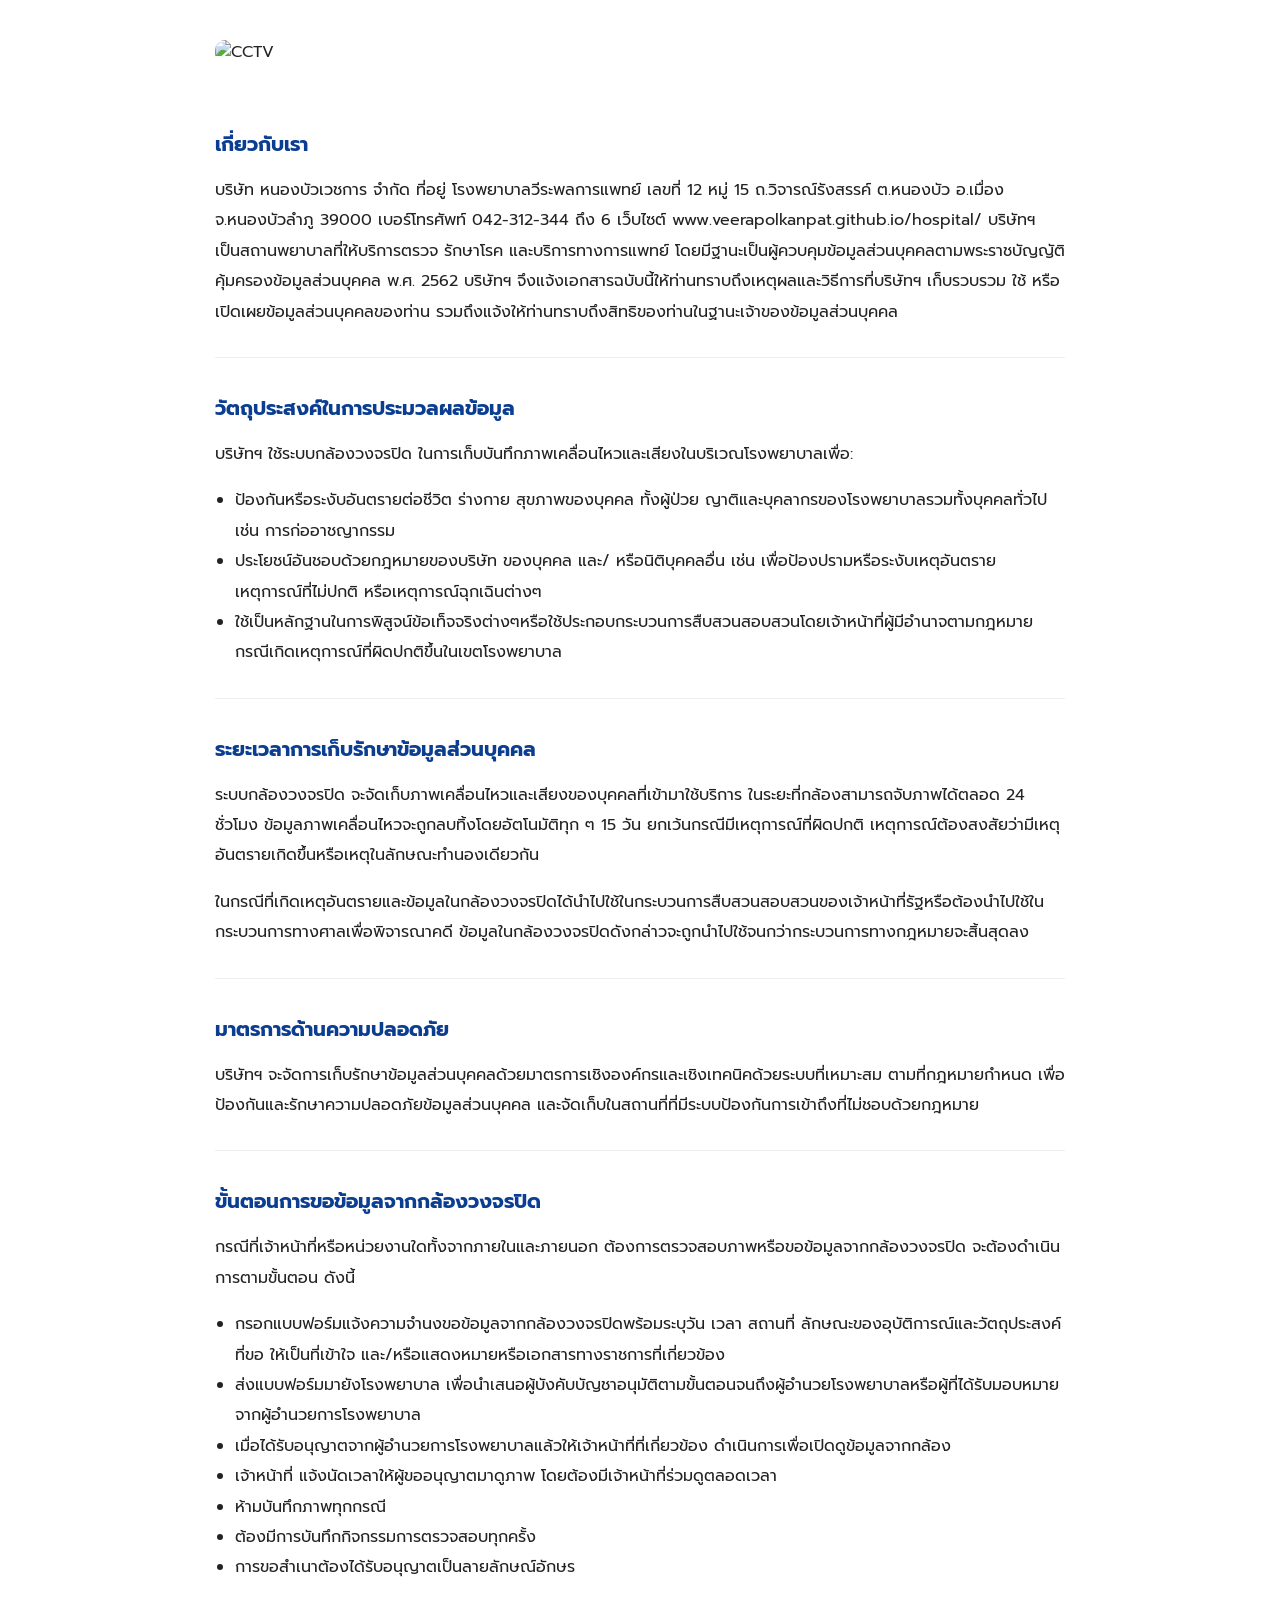
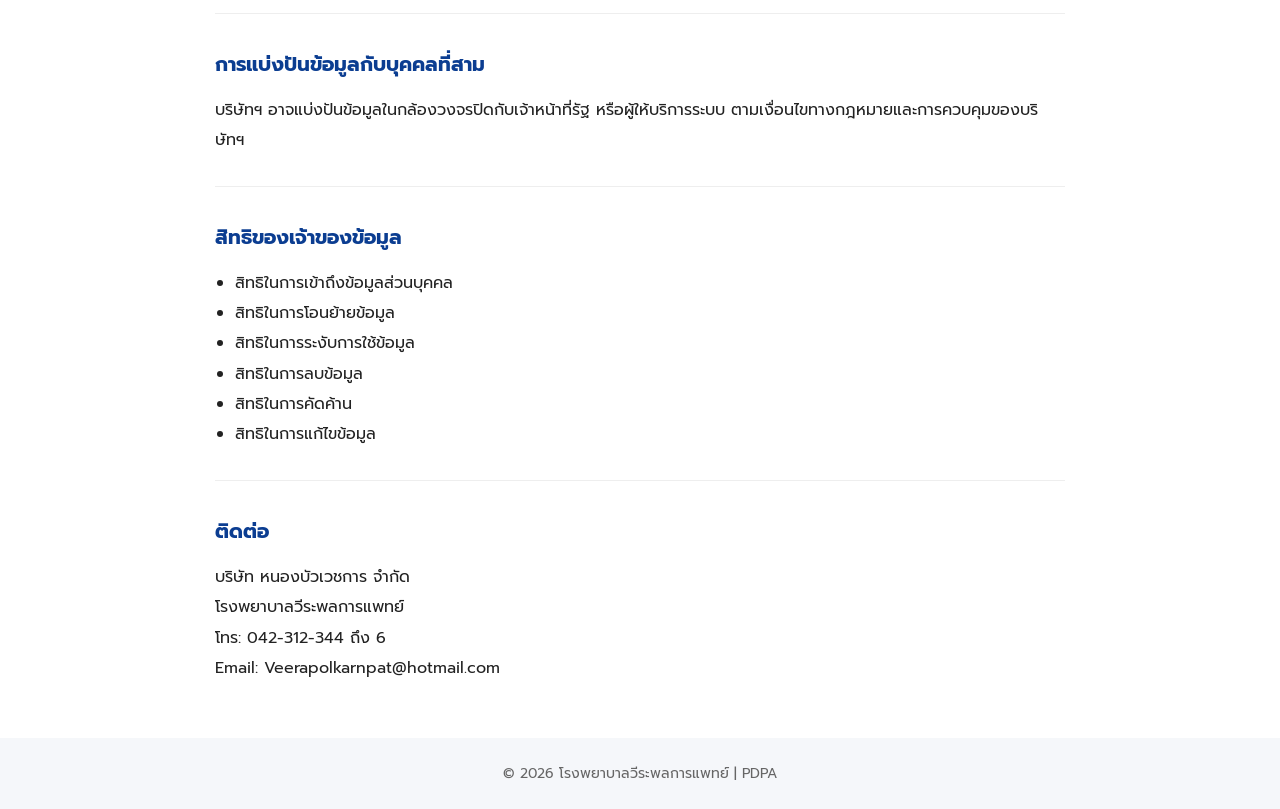
==== commit 0085b7cb: "Update pdpa.html" ====
--- a/pdpa.html
+++ b/pdpa.html
@@ -5,18 +5,34 @@
 <meta name="viewport" content="width=device-width, initial-scale=1.0">
 <title>นโยบายความเป็นส่วนตัว (CCTV)</title>
 
+<!-- ✅ โหลดฟอนต์ให้ Safari -->
+<link rel="preconnect" href="https://fonts.googleapis.com">
+<link rel="preconnect" href="https://fonts.gstatic.com" crossorigin>
+<link href="https://fonts.googleapis.com/css2?family=Prompt:wght@300;400;500;600&display=swap" rel="stylesheet">
+
 <style>
 body {
-    font-family: 'Prompt', sans-serif;
+    font-family: 'Prompt',
+                 -apple-system,
+                 BlinkMacSystemFont,
+                 'Segoe UI',
+                 'Noto Sans Thai',
+                 'Tahoma',
+                 sans-serif;
+
     margin: 0;
     background: #ffffff;
     color: #222;
+
+    /* ✅ ทำให้ Safari render ฟอนต์ดีขึ้น */
+    -webkit-font-smoothing: antialiased;
+    text-rendering: optimizeLegibility;
 }
 
 /* Header */
 .header {
     background: #ffffff;
-    color: DarkBlue;
+    color: #0b3d91; /* น้ำเงินเข้ม */
     padding: 50px 20px;
     text-align: center;
 }
@@ -25,11 +41,6 @@
     margin: 0;
     font-weight: 600;
     font-size: 28px;
-}
-
-.header p {
-    margin-top: 10px;
-    opacity: 0.9;
 }
 
 /* Container */
@@ -51,7 +62,7 @@
     font-size: 20px;
     margin-top: 35px;
     margin-bottom: 10px;
-    color: #0d6efd;
+    color: #0b3d91; /* น้ำเงินเข้ม */
 }
 
 p {
@@ -80,7 +91,6 @@
     color: #666;
 }
 
-/* Responsive */
 @media (max-width: 600px) {
     .header h1 {
         font-size: 22px;
@@ -90,13 +100,6 @@
 </head>
 
 <body>
-
-<!-- HEADER -->
-<!-- <div class="header">
-    <h1>เอกสารแจ้งการประมวลผลข้อมูลส่วนบุคคล<br>(CCTV)</h1>
-    <p>บริษัท หนองบัวเวชการ จำกัด</p>
-</div> -->
-
 <div class="container">
 
     <!-- IMAGE -->
